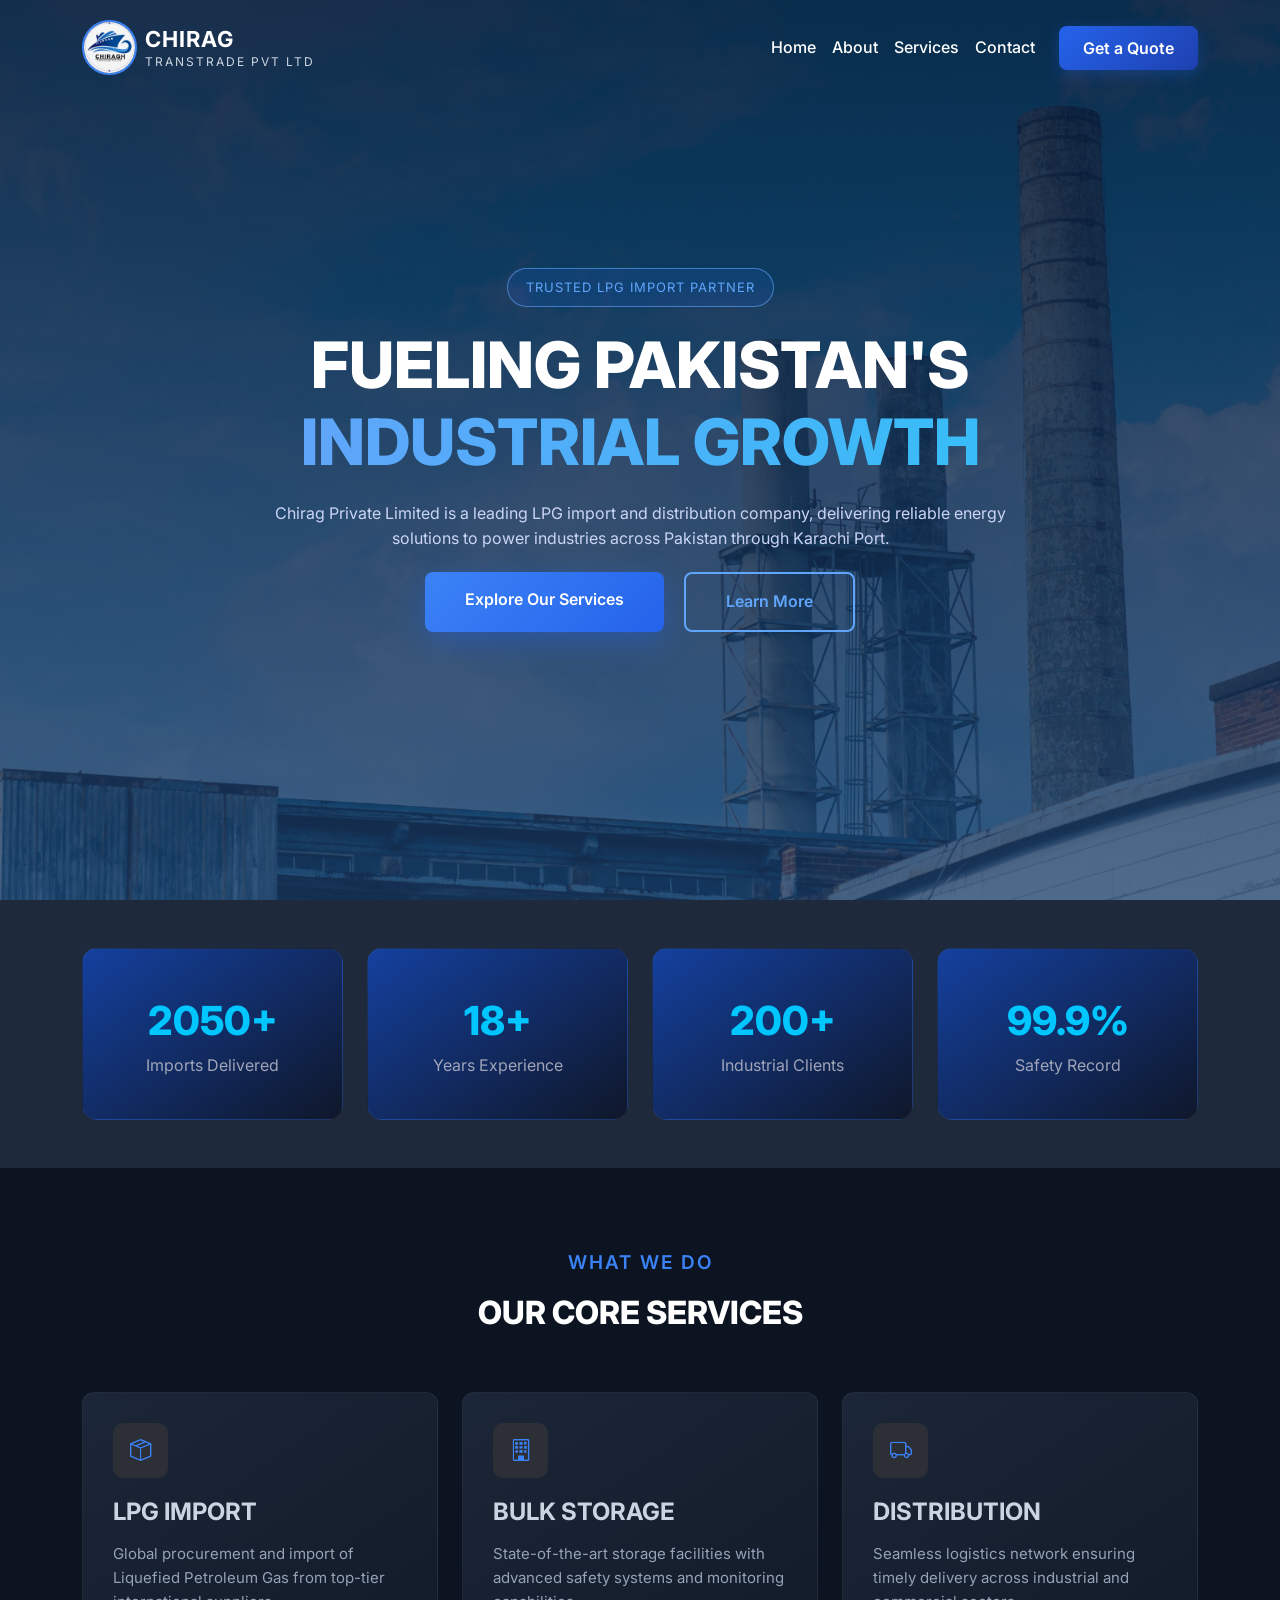
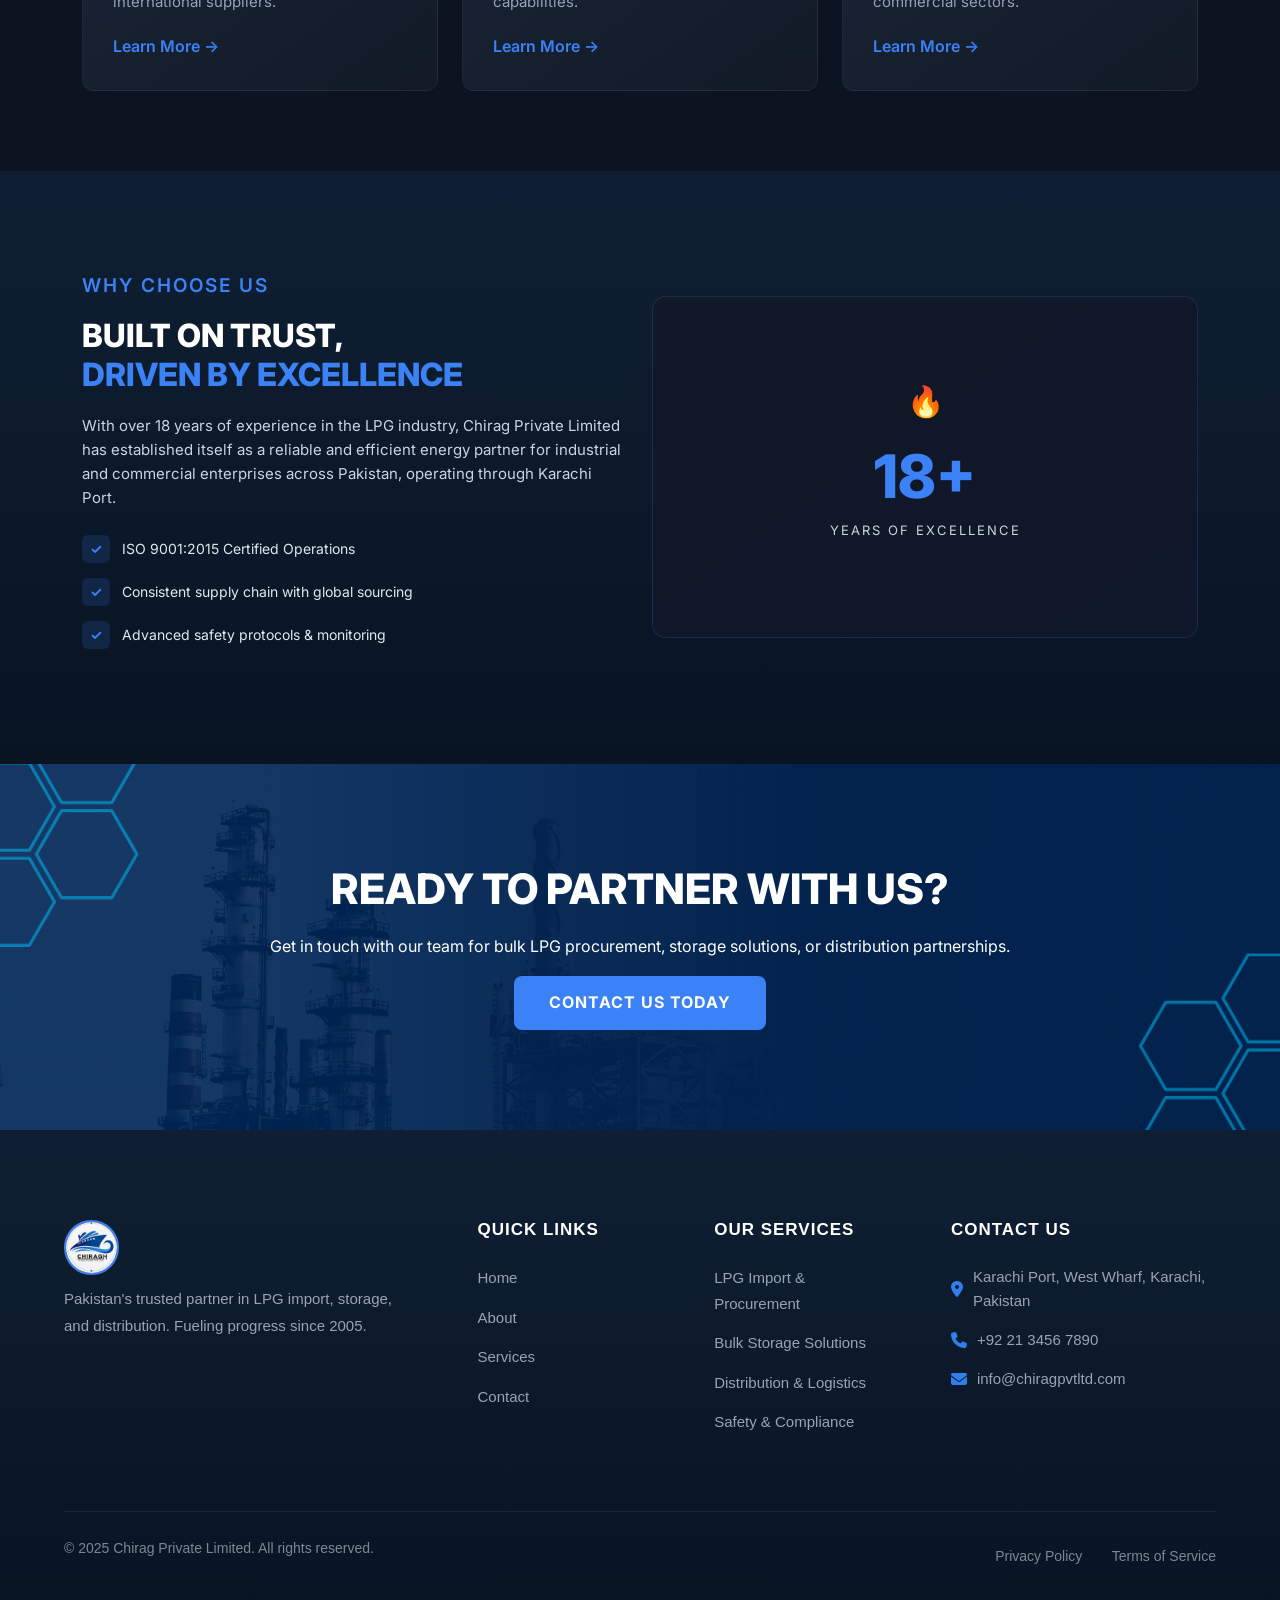
==== index.html @ 70b98c79 "adding project" ====
<!DOCTYPE html>
<html lang="en">
<head>
<meta charset="UTF-8">
<meta name="viewport" content="width=device-width, initial-scale=1.0">
<title>Chirag Private Limited | LPG Import Partner</title>


<link href="https://fonts.googleapis.com/css2?family=Inter:wght@400;600;700;800&display=swap" rel="stylesheet">
<link href="https://unpkg.com/aos@2.3.1/dist/aos.css" rel="stylesheet">
<link href="https://cdn.jsdelivr.net/npm/bootstrap@5.3.2/dist/css/bootstrap.min.css" rel="stylesheet">
<link href="https://cdn.jsdelivr.net/npm/bootstrap-icons@1.11.1/font/bootstrap-icons.css" rel="stylesheet">
<link rel="stylesheet" href="css/services.css">
<link rel="stylesheet" href="https://cdnjs.cloudflare.com/ajax/libs/font-awesome/6.5.0/css/all.min.css">
<link rel="stylesheet" href="css/servicestyle.css" />


</head>
<body>

<!-- NAVBAR -->
<nav class="navbar navbar-expand-lg navbar-dark fixed-top">
<div class="container">
<a class="navbar-brand d-flex align-items-center" href="index.html">
 <img src="images/logo.png" alt="Logo" class="brand-logo">

  <div class="brand-text ms-2">
    <span class="brand-main">CHIRAG</span>
    <span class="brand-sub">TRANSTRADE PVT LTD</span>
  </div>
</a>
<button class="navbar-toggler" type="button" data-bs-toggle="collapse" data-bs-target="#nav">
<span class="navbar-toggler-icon"></span>
</button>

<div class="collapse navbar-collapse" id="nav">
  <button class="menu-close" data-bs-toggle="collapse" data-bs-target="#nav">
✕
</button>
<ul class="navbar-nav ms-auto align-items-lg-center">
<li class="nav-item"><a class="nav-link" href="index.html">Home</a></li>
<li class="nav-item"><a class="nav-link" href="about.html">About</a></li>
<li class="nav-item"><a class="nav-link" href="service.html">Services</a></li>
<li class="nav-item"><a class="nav-link" href="contact.html">Contact</a></li>
<li class="nav-item ms-lg-3">
<a class="btn btn-gradient" href="contact.html">Get a Quote</a>
</li>
</ul>
</div>
</div>
</nav>

<!-- HERO -->
<section class="hero-premium">
  <div class="hero-content">

    <div class="badge-premium">
      TRUSTED LPG IMPORT PARTNER
    </div>

    <h1>
      FUELING PAKISTAN'S <br>
      <span class="gradient-text">INDUSTRIAL GROWTH</span>
    </h1>

    <p>
     Chirag Private Limited is a leading LPG import and distribution company,
      delivering reliable energy solutions to power industries across
       Pakistan through Karachi Port.
    </p>

    <div class="hero-buttons">
      <a href="#" class="btn-primary-hero">Explore Our Services</a>
      <a href="#" class="btn-outline-hero">Learn More</a>
    </div>

  </div>
</section>

<!-- STATS -->
<section class="py-5" id="stats">
<div class="container">
<div class="row g-4">
 <div class="col-lg-3 col-md-6 col-6"><div class="stat-card text-center"><div class="stat-number">2050+</div><div class="impName">Imports Delivered</div></div></div>
 <div class="col-lg-3 col-md-6 col-6"><div class="stat-card text-center"><div class="stat-number">18+</div><div class="impName">Years Experience</div></div></div>
 <div class="col-lg-3 col-md-6 col-6"><div class="stat-card text-center"><div class="stat-number">200+</div><div class="impName">Industrial Clients</div></div></div>
 <div class="col-lg-3 col-md-6 col-6"><div class="stat-card text-center"><div class="stat-number">99.9%</div><div class="impName">Safety Record</div></div></div>
</div>
</div>
</section>




<!-- SERVICES SECTION START -->
<section class="services-section">
  <div class="container">
    
    <div class="section-heading" data-aos="fade-up">
      <p class="small-title">WHAT WE DO</p>
      <h2>OUR CORE SERVICES</h2>
    </div>

    <div class="row g-4">

      <!-- CARD 1 -->
      <div class="col-md-4" data-aos="fade-up">
        <div class="service-card">
          <div class="icon-box">
            <i class="bi bi-box-seam"></i>
          </div>
          <h4>LPG IMPORT</h4>
          <p>
            Global procurement and import of Liquefied Petroleum Gas 
            from top-tier international suppliers.
          </p>
          <a href="#">Learn More →</a>
        </div>
      </div>

      <!-- CARD 2 -->
      <div class="col-md-4" data-aos="fade-up" data-aos-delay="150">
        <div class="service-card">
          <div class="icon-box">
            <i class="bi bi-building"></i>
          </div>
          <h4>BULK STORAGE</h4>
          <p>
            State-of-the-art storage facilities with advanced 
            safety systems and monitoring capabilities.
          </p>
          <a href="#">Learn More →</a>
        </div>
      </div>

      <!-- CARD 3 -->
      <div class="col-md-4" data-aos="fade-up" data-aos-delay="300">
        <div class="service-card">
          <div class="icon-box">
            <i class="bi bi-truck"></i>
          </div>
          <h4>DISTRIBUTION</h4>
          <p>
            Seamless logistics network ensuring timely 
            delivery across industrial and commercial sectors.
          </p>
          <a href="#">Learn More →</a>
        </div>
      </div>

    </div>
  </div>
</section>
<!-- SERVICES SECTION END -->
 <!-- WHY CHOOSE US SECTION START -->
<section class="why-section">
  <div class="container">
    <div class="row align-items-center">

      <!-- LEFT CONTENT -->
      <div class="col-lg-6" data-aos="fade-right">
        <p class="small-title">WHY CHOOSE US</p>
        <h2>
          BUILT ON TRUST,<br>
          <span class="highlight-blue">DRIVEN BY EXCELLENCE</span>
        </h2>

        <p class="why-text">
          With over 18 years of experience in the LPG industry, 
          Chirag Private Limited has established itself as a reliable 
          and efficient energy partner for industrial and commercial 
          enterprises across Pakistan, operating through Karachi Port.
        </p>

        <div class="feature-item">
          <span class="feature-icon">✓</span>
          ISO 9001:2015 Certified Operations
        </div>

        <div class="feature-item">
          <span class="feature-icon">✓</span>
          Consistent supply chain with global sourcing
        </div>

        <div class="feature-item">
          <span class="feature-icon">✓</span>
          Advanced safety protocols & monitoring
        </div>
      </div>

      <!-- RIGHT STAT BOX -->
      <div class="col-lg-6" data-aos="fade-left">
        <div class="experience-box">
          <div class="experience-content">
            <div class="flame-icon">🔥</div>
            <h1>18+</h1>
            <p>YEARS OF EXCELLENCE</p>
          </div>
        </div>
      </div>

    </div>
  </div>
</section>
<!-- WHY CHOOSE US SECTION END -->

<!-- CTA SECTION START -->
<section class="cta-section">
  <div class="container text-center" data-aos="fade-up">

    <h2 class="cta-title">
      READY TO <span>PARTNER WITH US?</span>
    </h2>

    <p class="cta-text">
      Get in touch with our team for bulk LPG procurement, 
      storage solutions, or distribution partnerships.
    </p>

    <a href="contact.html" class="cta-btn">
      CONTACT US TODAY
    </a>

  </div>
</section>
<!-- CTA SECTION END -->

<!-- FOOTER -->
<footer>

<div class="footer-container">

<!-- BRAND -->
<div class="footer-brand">
<img src="images/logo.png">
  <!-- <div class="brand-textF ms-2">
    <span class="brand-mainF">CHIRAG</span>
    <span class="brand-subF">TRANSTRADE PVT LTD</span>
  </div> -->
<p>
Pakistan's trusted partner in LPG import, storage,
and distribution. Fueling progress since 2005.
</p>
</div>


<!-- QUICK LINKS -->
<div>

<h3 class="footer-title">QUICK LINKS</h3>

<ul class="footer-links">
<li><a href="index.html">Home</a></li>
<li><a href="about.html">About</a></li>
<li><a href="service.html">Services</a></li>
<li><a href="contact.html">Contact</a></li>
</ul>

</div>


<!-- SERVICES -->
<div>

<h3 class="footer-title">OUR SERVICES</h3>

<ul class="footer-links">
<li><a href="index.html">LPG Import & Procurement</a></li>
<li><a href="index.html">Bulk Storage Solutions</a></li>
<li><a href="index.html">Distribution & Logistics</a></li>
<li><a href="index.html">Safety & Compliance</a></li>
</ul>

</div>


<!-- CONTACT -->
<div class="footer-contact">

<h3 class="footer-title">CONTACT US</h3>

<p>
<i class="fa-solid fa-location-dot"></i>
Karachi Port, West Wharf, Karachi, Pakistan
</p>

<p>
<i class="fa-solid fa-phone"></i>
+92 21 3456 7890
</p>

<p>
<i class="fa-solid fa-envelope"></i>
info@chiragpvtltd.com
</p>

</div>

</div>


<!-- BOTTOM -->

<div class="footer-bottom">

<p>© 2025 Chirag Private Limited. All rights reserved.</p>

<div class="footer-bottom-links">
<a href="#">Privacy Policy</a>
<a href="#">Terms of Service</a>
</div>

</div>

</footer>


<script src="https://unpkg.com/aos@2.3.1/dist/aos.js"></script>
<script src="js/script.js"></script>
<script src="https://cdn.jsdelivr.net/npm/bootstrap@5.3.0/dist/js/bootstrap.bundle.min.js"></script>
</body>
</html>
---- css/services.css ----
:root{
    --primary:#00c6ff;
    --secondary:#0072ff;
    --dark:#00264D;
    --card:#111111;
}


/* logo text */
/* ===== LOGO IMAGE CIRCLE ===== */
.brand-logo{
  width:55px;
  height:55px;
  object-fit:cover;
  border-radius:50%;
  border:2px solid #3b82f6;   /* subtle blue border */
}

/* ===== TEXT WRAPPER ===== */
.brand-text{
  display:flex;
  flex-direction:column;
  line-height:1.1;
}

/* ===== CHIRAG ===== */
.brand-main{
  font-size:22px;
  font-weight:700;
  color:#ffffff;
  letter-spacing:1px;
}

/* ===== TRANSTRADE ===== */
.brand-sub{
  font-size:12px;
  color:#cbd5e1;
  letter-spacing:2px;
  margin-top:3px;
}



/* ================= NAVBAR BASE ================= */

.navbar{
    background:transparent;
  padding:15px 0;
  transition:all 0.4s ease;
  z-index:1100;
  
}

/* NAV LINKS */

.nav-link{
  font-weight:500;
  color:#ffffff !important;
  padding:8px 0;
  transition:color 0.3s ease;
}


.nav-link:hover{
  color:#2563eb !important;
}
.nav-link::after{
  content:"";
  position:absolute;
  left:0;
  bottom:0;
  width:0;
  height:2px;
  background:#2563eb;
  transition:width 0.3s ease;
}




/* ================= SCROLL BLUE GLASS EFFECT ================= */

.navbar.scrolled{
background:rgba(10,30,60,.85);
backdrop-filter:blur(10px);
}


/* ================= TOGGLER FIX ================= */


.navbar-brand{
position:relative;
z-index:1001;
}

.navbar-toggler{
position:relative;
z-index:1001;
}


.navbar-toggler:focus{
  box-shadow:none;
}

/* hamburger icon white */

.navbar-toggler-icon{
  background-image:url("data:image/svg+xml,%3Csvg xmlns='http://www.w3.org/2000/svg' viewBox='0 0 30 30'%3E%3Cpath stroke='white' stroke-width='2' d='M4 7h22M4 15h22M4 23h22'/%3E%3C/svg%3E");
}


.menu-close{
display:none;
}

/* ===== MOBILE MENU FIX ===== */

@media (max-width:991px){

/* overlay menu */
/* .navbar-collapse{
background:#0f172a;
}

.navbar-collapse.show{
position:fixed;
top:0;
left:0;
width:100%;
height:100vh;
padding:30px;
z-index:1050;
} */


.navbar-collapse{
  background:#0f172a;
  position:fixed;
  top:0;
  left:0;
  width:100%;
  height:100vh;
  padding:30px;
  z-index:1050;
  transform: translateY(-100%);
  transition: transform 0.3s ease;
}

.navbar-collapse.show{
  transform: translateY(0);
}




/* menu spacing */
.navbar-nav{
margin-top:90px;
width:100%;
align-items:flex-start !important;
}

/* items full width */
.navbar-nav .nav-item{
width:100%;
}

/* links */
.navbar-nav .nav-link{
width:100%;
padding:18px 0;
border-bottom:1px solid rgba(255,255,255,0.15);
color:#cbd5e1 !important;
font-size:18px;
}

/* button */
.navbar-nav .btn-gradient{
width:100%;
margin-top:25px;
text-align:center;
}

/* close icon */

.menu-close{
display:block;
position:absolute;
top:20px;
right:20px;
font-size:28px;
background:none;
border:none;
color:white;
}

}


/* ================= BUTTON ================= */

.btn-gradient{
  background: linear-gradient(135deg,#2563eb,#1e40af);
  color:#fff;
  padding:10px 24px;
  border-radius:8px;
  font-weight:600;
  border:none;
  transition:all 0.4s ease;
  box-shadow:0 4px 15px rgba(37,99,235,0.3);
}

.btn-gradient:hover{
  background: linear-gradient(135deg,#1e40af,#2563eb);
  transform:translateY(-3px);
  box-shadow:0 10px 25px rgba(37,99,235,0.4);
  color:#fff;
}
/* HERO */
/* HERO SECTION */
.hero-premium{
  height:100vh;
  background:url("../images/banner.png") center/cover no-repeat;
  position:relative;
  display:flex;
  align-items:center;
  justify-content:center;
  text-align:center;
}

/* Dark Premium Overlay */
.hero-premium::before{
  content:"";
  position:absolute;
  inset:0;
  background:linear-gradient(
     rgba(10,30,60,.85),
rgba(30,70,120,.65)
  );
}

/* Content */
.hero-content{
position:relative;
z-index:2;
max-width:780px;
}

/* Badge */
.badge-premium{
 border:1px solid rgba(96,165,250,.6);
color:#60a5fa;
padding:8px 18px;
border-radius:30px;
font-size:13px;
letter-spacing:1px;
margin-bottom:20px;
display:inline-block;
background:rgba(37,99,235,.15);
}





/* Heading */
.hero-content h1{
font-size:64px;
font-weight:800;
color:white;
line-height:1.2;
}

/* Gradient Text */
.gradient-text{
  background:linear-gradient(90deg,#60a5fa,#38bdf8);
  -webkit-background-clip:text;
  -webkit-text-fill-color:transparent;
}

/* Paragraph */
.hero-content p{
margin:20px 0;
color:#cbd5f5;
}

/* Buttons */
.hero-buttons{
  display:flex;
  justify-content:center;
  gap:20px;
  flex-wrap:wrap;
}

/* Primary Button */
.btn-primary-hero{
  background:linear-gradient(135deg,#3b82f6,#2563eb);
  padding:15px 40px;
  border-radius:8px;
  color:#fff;
  text-decoration:none;
  font-weight:600;
  transition:all 0.4s ease;
  box-shadow:0 10px 30px rgba(37,99,235,0.4);
}

.btn-primary-hero:hover{
  transform:translateY(-4px);
  box-shadow:0 15px 40px rgba(37,99,235,0.6);
}

/* Outline Button */
.btn-outline-hero{
  padding:15px 40px;
  border-radius:8px;
  border:2px solid #60a5fa;
  color:#60a5fa;
  text-decoration:none;
  font-weight:600;
  transition:all 0.4s ease;
}

.btn-outline-hero:hover{
  background:#60a5fa;
  color:#0f172a;
  transform:translateY(-4px);
}

/* Animation */
@keyframes fadeUp{
  from{
    transform:translateY(40px);
    opacity:0;
  }
  to{
    transform:translateY(0);
    opacity:1;
  }
}

/* Mobile */
/* @media(max-width:768px){
  .hero-content h1{
    font-size:2.6rem;
  }
} */


/* Mobile View */
@media (max-width:768px){

.hero-content{
  padding:0 20px;
}

.hero-content h1{
  font-size:36px;
  line-height:1.25;
}

.hero-content p{
  font-size:14px;   
  margin:18px 0;
}

.hero-buttons{
  flex-direction:column;  
  gap:12px;
  width:100%;
}

.btn-primary-hero,
.btn-outline-hero{
  width:100%;             
  text-align:center;
  padding:14px 20px;
}

}


/* SECTION CARDS */
#stats{
background: #1e293b;
}
.stat-card, .service-card{
   background:linear-gradient(145deg,#14409e,#0f172a);
    padding:40px;
    border-radius:15px;
    transition:0.4s;
    border:1px solid rgba(255,255,255,0.05);
}

.stat-card:hover, .service-card:hover{
    transform:translateY(-8px);
    border:1px solid var(--primary);
    box-shadow:0 0 30px rgba(0,198,255,0.3);
}

.stat-number{
    font-size:2.5rem;
    font-weight:800;
    color:var(--primary);
}
 .impName{
    color: rgb(159, 164, 185);
}
@media (max-width:768px){

#stats{
  padding:50px 15px;
}

.stat-card{
  padding:25px;
  border-radius:12px;
  text-align:center;
}

.stat-number{
  font-size:1.8rem;
}

.impName{
  font-size:13px;
}

}

/* Small Mobile Devices (Android etc) */
@media (max-width:400px){

#stats{
  padding:40px 10px;
}

.stat-card{
  padding:18px;
  border-radius:10px;
  text-align:center;
  min-height:120px; 
  display:flex;
  flex-direction:column;
  justify-content:center;
}

.stat-number{
  font-size:1.6rem;
}

.impName{
  font-size:12px;
}

}

/* ABOUT */
.about-section{
    background:#0a0a0a;
}

/* FOOTER */
/* ===== FOOTER ===== */

footer{
    background:linear-gradient(180deg,#0f1f33,#091423);
    padding:90px 0 40px;
    font-family:'Poppins',sans-serif;
}

.footer-container{
    width:90%;
    max-width:1200px;
    margin:auto;

    display:grid;
    grid-template-columns:2fr 1fr 1fr 1.5fr;
    gap:60px;
}


/* LOGO AREA */

.footer-brand img{
     width:55px;
  height:55px;
  object-fit:cover;
  border-radius:50%;
  border:2px solid #3b82f6;   /* subtle blue border */
}
/* ===== TEXT WRAPPER ===== */

.brand-textF{
display:flex;
flex-direction:column;
line-height:1;
margin-left:10px;
}

/* ===== CHIRAG ===== */

.brand-mainF{
font-size:26px;
font-weight:800;
color:#ffffff;
letter-spacing:2px;
font-family:'Inter',sans-serif;
}

/* ===== TRANSTRADE ===== */

.brand-subF{
font-size:12px;
letter-spacing:3px;
color:#cbd5e1;
margin-top:4px;
font-weight:500;
}

.footer-brand p{
    color:#9aa4b2;
    line-height:1.8;
    padding-top: 10px;
    font-size:15px;
}


/* TITLES */

.footer-title{
    font-size:17px;
    font-weight:600;
    color:white;
    margin-bottom:25px;
    letter-spacing:1px;
}


/* LINKS */

.footer-links{
    list-style:none;
    padding:0;
}

.footer-links li{
    margin-bottom:14px;
}

.footer-links a{
    text-decoration:none;
    color:#9aa4b2;
    font-size:15px;
    transition:all .3s;
    position:relative;
}

.footer-links a:hover{
    color:#2f80ed;
    padding-left:6px;
}


/* CONTACT */

.footer-contact p{
    color:#9aa4b2;
    font-size:15px;
    margin-bottom:15px;
    display:flex;
    align-items:center;
    gap:10px;
}

.footer-contact i{
    color:#2f80ed;
    font-size:16px;
}


/* BOTTOM BAR */

.footer-bottom{
    width:90%;
    max-width:1200px;
    margin:60px auto 0;
    padding-top:25px;
    border-top:1px solid rgba(255,255,255,0.08);

    display:flex;
    justify-content:space-between;
    align-items:center;
}

.footer-bottom p{
    color:#7c8796;
    font-size:14px;
}

.footer-bottom-links a{
    color:#7c8796;
    margin-left:25px;
    text-decoration:none;
    font-size:14px;
    transition:.3s;
}

.footer-bottom-links a:hover{
    color:#2f80ed;
}


/* RESPONSIVE */

@media(max-width:900px){

.footer-container{
grid-template-columns:1fr 1fr;
gap:40px;
}

}

@media(max-width:600px){

.footer-container{
grid-template-columns:1fr;
}

.footer-bottom{
flex-direction:column;
gap:15px;
text-align:center;
}

.footer-bottom-links a{
margin:0 10px;
}

}






/* SERVICES SECTION */

.services-section{
    background: #1e293b;
/* background: linear-gradient(135deg, #02386E, #0456A5); */
  padding:100px 0;
  color:white;
}

.section-heading{
  text-align:center;
  margin-bottom:60px;
}

.small-title{
  color:#3b82f6;
 
  letter-spacing:2px;
  font-weight:600;
  font-size:19px;
 
}

.section-heading h2{
  font-weight:800;
  font-size:32px;
}

.service-card{
  background:linear-gradient(145deg,#14409e,#0f172a);
  /* background:linear-gradient(145deg,#111827,#0f172a); */
  padding:35px;
  border-radius:12px;
  transition:all 0.4s ease;
  border:1px solid rgba(59,130,246,0.15);
  height:100%;
}

.service-card:hover{
  transform:translateY(-10px);
  box-shadow:0 15px 40px rgba(59,130,246,0.25);
  border-color:#3b82f6;
}

.icon-box{
  width:50px;
  height:50px;
  background:rgba(59,130,246,0.15);
  display:flex;
  align-items:center;
  justify-content:center;
  border-radius:8px;
  margin-bottom:20px;
  transition:0.3s;
}

.service-card:hover .icon-box{
  background:#3b82f6;
}

.icon-box i{
  font-size:22px;
  color:#3b82f6;
}

.service-card:hover .icon-box i{
  color:white;
}

.service-card h4{
  font-weight:700;
  margin-bottom:15px;
}

.service-card p{
  color:#cbd5e1;
  font-size:14px;
  margin-bottom:20px;
}

.service-card a{
  color:#3b82f6;
  font-weight:600;
  text-decoration:none;
  transition:0.3s;
}

.service-card a:hover{
  color:white;
}



/* WHY CHOOSE SECTION */

.why-section{
    background:linear-gradient(180deg,#0f1f33,#091423);
  padding:100px 0;
  color:white;
}

.why-section h2{
  font-weight:800;
  margin-bottom:20px;
}

.highlight-blue{
  color:#3b82f6;
}

.why-text{
  color:#cbd5e1;
  margin-bottom:25px;
  font-size:15px;
}

.feature-item{
  display:flex;
  align-items:center;
  margin-bottom:15px;
  font-size:14px;
  color:#e2e8f0;
  transition:0.3s;
}

.feature-icon{
  background:rgba(59,130,246,0.15);
  color:#3b82f6;
  width:28px;
  height:28px;
  display:flex;
  align-items:center;
  justify-content:center;
  border-radius:6px;
  margin-right:12px;
  font-weight:700;
  transition:0.3s;
}

.feature-item:hover .feature-icon{
  background:#3b82f6;
  color:white;
}

/* EXPERIENCE BOX */

.experience-box{
  background:linear-gradient(145deg,#111827,#0f172a);
  border:1px solid rgba(59,130,246,0.2);
  border-radius:14px;
  padding:80px 40px;
  text-align:center;
  transition:0.4s;
  position:relative;
  overflow:hidden;
}

.experience-box:hover{
  transform:translateY(-8px);
  box-shadow:0 20px 50px rgba(59,130,246,0.25);
}

.experience-content h1{
  font-size:60px;
  font-weight:800;
  color:#3b82f6;
}

.experience-content p{
  letter-spacing:2px;
  font-size:13px;
  color:#cbd5e1;
}

.flame-icon{
  font-size:30px;
  margin-bottom:15px;
  color:#3b82f6;
}
/* CTA SECTION */

.cta-section{

background: url("../images/footer.png") center center / cover no-repeat;

padding:100px 20px;

color:white;

text-align:center;

position:relative;

}

/* overlay for better readability */

.cta-section::before{
content:"";
position:absolute;
top:0;
left:0;
width:100%;
height:100%;
/* background:linear-gradient(rgba(32, 58, 96, 0.85), rgba(10,30,60,.85)); */
z-index:1;
}

/* keep content above overlay */

.cta-section .container{
position:relative;
z-index:2;
}
.cta-title{
font-size:42px;
font-weight:800;
margin-bottom:20px;
}

@media(max-width:768px){

.cta-title{
font-size:28px;
}

}

/* .cta-section{
        background: url("../images/footer.png");
  padding:100px 0;
  color:white;
  height: auto;
  text-align:center;
}

.cta-title{
  font-size:42px;
  font-weight:800;
  margin-bottom:20px;
}

.cta-title span{
  color:#3b82f6;
}

.cta-text{
  color:#cbd5e1;
  max-width:600px;
  margin:0 auto 40px auto;
  font-size:16px;
} */

/* BUTTON */

.cta-btn{
  display:inline-block;
  padding:14px 35px;
  background:#3b82f6;
  color:white;
  font-weight:700;
  text-decoration:none;
  border-radius:8px;
  letter-spacing:1px;
  transition:all 0.3s ease;
}

.cta-btn:hover{
  background:white;
  color:#0f172a;
  transform:translateY(-5px);
  box-shadow:0 15px 35px rgba(59,130,246,0.4);
}

body{
font-family:'Inter',sans-serif;
color:#1e293b;
line-height:1.6;
overflow-x:hidden;
}

.custom-nav{
/* background:#0f172a; */
}

.nav-link{
color:#cbd5e1;
}

.nav-link.active{
color:#3b82f6;
}

.btn-quote{
background:#3b82f6;
color:white;
}

.contact-section{
padding:80px 0;
}

.form-box{
background:#111827;
padding:40px;
border-radius:12px;
}

.section-title{
margin-bottom:30px;
font-weight:700;
}

.form-control{
background:#0f172a;
border:1px solid rgba(255,255,255,0.1);
color:white;
}

.form-control:focus{
border-color:#3b82f6;
box-shadow:none;
}

.error{
color:#ff4d4d;
font-size:13px;
margin-top:5px;
}

.btn-submit{
background:#3b82f6;
color:white;
padding:12px 30px;
border:none;
border-radius:6px;
}

.info-box{
background:#111827;
padding:25px;
border-radius:12px;
margin-bottom:20px;
}

.info-box i{
color:#3b82f6;
font-size:20px;
margin-bottom:10px;
display:block;
}
/* Contact Page Start */
/* CONTACT HERO */

.contact-chirag{
background:linear-gradient(
90deg,
#0b1420 0%,
#15263f 40%,
#1b2f4d 100%
);
}
.contact-hero{
/* background:#0f172a; */
padding:120px 0 60px;
color:white;
}

.contact-hero h1{
font-size:56px;
font-weight:800;
}

.contact-hero h1 span{
color:#3b82f6;
-webkit-text-stroke:1.5px #000;
font-weight:900;
letter-spacing:1px;
}

.contact-hero p{
color:#94a3b8;
margin-top:15px;
max-width:500px;
}

/* CONTACT SECTION */

.contact-section{
padding:10px 0 20px;
}

/* FORM BOX */

.contact-form-box{
background:linear-gradient(145deg,#111827,#0b1220);
padding:40px;
border-radius:12px;
border:1px solid rgba(255,255,255,0.05);
}

.contact-form-box h3{
margin-bottom:25px;
font-weight:700;
color: #0072ff;
}

.contact-form-box input,
.contact-form-box textarea{
width:100%;
background:#020617;
border:1px solid rgba(255,255,255,0.08);
padding:12px;
margin-bottom:15px;
border-radius:6px;
color:white;
}

.contact-form-box input:focus,
.contact-form-box textarea:focus{
outline:none;
border-color:#3b82f6;
}

/* BUTTON */

.contact-btn{
  background: linear-gradient(135deg,#3b82f6,#1e40af);
border:none;
padding:12px 28px;
border-radius:6px;
color:white;
font-weight:600;
margin-top:10px;
}

/* RIGHT INFO */

.contact-info-box{
background:linear-gradient(145deg,#111827,#0b1220);
padding:25px;
border-radius:10px;
margin-bottom:20px;
border:1px solid rgba(255,255,255,0.05);
}


/* .contact-info-box h4{
margin-bottom:10px;
color:#3b82f6;
} */

.contact-info-box p{
color:#94a3b8;
font-size:14px;
line-height:1.6;
}

.form-group{
margin-bottom:15px;
}

.form-group label{
display:block;
font-size:14px;
margin-bottom:6px;
color:#cbd5f5;
font-weight:500;
}

/* icon + heading row */

.info-top{
display:flex;
align-items:center;
gap:15px;
margin-bottom:12px;
}

/* icon box */

.info-icon{
width:45px;
height:45px;
background:rgba(46, 62, 115, 0.15);
display:flex;
align-items:center;
justify-content:center;
border-radius:8px;
}

.info-icon i{
color:#3b82f6;
font-size:18px;
}

/* heading */

.info-top h4{
margin:0;
font-weight:700;
font-size: 18px;
color:#3b82f6;
letter-spacing:1px;
}

/* text */

.contact-info-box p{
color:#94a3b8;
font-size:14px;
line-height:1.6;
margin:0;
}
/* contact page :end */
---- css/servicestyle.css ----
*{
margin:0;
padding:0;
box-sizing:border-box;
}
body{
    background-color: #1b2f4d;
    font-family:'Inter',sans-serif;
}
.services-hero{

padding:120px 0;

background:linear-gradient(
90deg,
#0b1420 0%,
#15263f 40%,
#1b2f4d 100%
);

}
.services-hero .container{
max-width:1200px;
margin:auto;
padding-left:20px;
padding-right:20px;
}

.service-label{

color:#3b82f6;
font-size:14px;
letter-spacing:3px;
margin-bottom:10px;

}

.service-title{

font-family: 'Oswald', sans-serif;
font-size:64px;
font-weight:700;
color:#e5e7eb;
letter-spacing:1px;

}

.service-title span{

color:#3b82f6;

}

.service-desc{

color:#94a3b8;
font-family:'Inter',sans-serif;
margin-top:15px;
max-width:620px;

}



/* GRID */

.services-grid{
padding:80px 0;
background:#0b1420;
}

.service-row{

display:grid;

grid-template-columns:repeat(2, 520px);

justify-content:center;

gap:30px;

}


/* card */
.services-section{
background:#0b1420;
padding:80px 0;
}

.services-container{
max-width:1200px;
margin:auto;
display:grid;
grid-template-columns:repeat(2,1fr);
gap:30px;
padding:0 20px;
}

.service-card{

background:linear-gradient(145deg,#1b2638,#121a27);

border:1px solid rgba(255,255,255,0.05);

border-radius:12px;

padding:30px;

color:#cbd5e1;

transition:.3s;
}

.service-card:hover{

transform:translateY(-6px);

border:1px solid #3b82f6;

box-shadow:0 0 15px rgba(59,130,246,0.5),
           0 0 30px rgba(59,130,246,0.25);

}

.card-header{
display:flex;
gap:18px;
margin-bottom:18px;
}

.icon-box{

width:55px;
height:55px;

background:#2c2f36;

display:flex;
align-items:center;
justify-content:center;

border-radius:10px;

flex-shrink:0;
}

.icon-box i{
color:#3b82f6;
font-size:22px;
}

.service-card h3{
color:#e2e8f0;
font-size:22px;
margin-bottom:6px;
}

.service-card p{
color:#94a3b8;
font-size:15px;
line-height:1.6;
}

.features{

display:grid;

grid-template-columns:1fr 1fr;

gap:12px;

margin-top:18px;
}

.features div{

display:flex;

align-items:center;

font-size:14px;

color:#cbd5e1;
}

.features i{
color:#3b82f6;
margin-right:8px;
}

/* CTA */

.service-cta{

text-align:center;

padding:100px 0;
background: url("../images/footer.png") center center / cover no-repeat;


/* background:#0b1420; */

}

.service-cta h2{

font-size:40px;
color: mintcream;
font-family: 'Oswald', sans-serif;

}

.service-cta p{
    color: seashell;
    padding: 30px;
}
.service-cta span{

color:#3b82f6;

}

.cta-btn{

 display:inline-block;
  padding:14px 35px;
  background:#3b82f6;
  color:white;
  font-weight:700;
  text-decoration:none;
  border-radius:8px;
  letter-spacing:1px;
  transition:all 0.3s ease;

}
.cta-btn:hover{
  background:rgb(67, 119, 191);
  color:#0f172a;
  transform:translateY(-5px);
  box-shadow:0 15px 35px rgba(59,130,246,0.4);
}
@media (max-width:768px){

.services-hero{

padding:90px 18px 70px;

}

.service-label{

font-size:12px;

letter-spacing:3px;

}

.service-title{

font-size:34px;

line-height:1.2;

}

.service-desc{

font-size:15px;

max-width:100%;

}

}
@media (max-width:480px){

.service-title{

font-size:28px;

}

.service-desc{

font-size:14px;

}

}
/* TABLET */

@media (max-width:1024px){

.services-container{
grid-template-columns:1fr;
gap:25px;
}

}


/* MOBILE */

@media (max-width:768px){

.services-section{
padding:60px 0;
}

/* cards container */

.services-container{

grid-template-columns:1fr;

gap:20px;

padding:0 18px;

}

/* card */

.service-card{

padding:20px;

}

/* header layout */

.card-header{

gap:14px;

align-items:flex-start;

}

/* icon */

.icon-box{

width:44px;
height:44px;

}

.icon-box i{

font-size:18px;

}

/* heading */

.service-card h3{

font-size:18px;

margin-bottom:6px;

}

/* description */

.service-card p{

font-size:14px;

line-height:1.6;

}

/* features */

.features{

grid-template-columns:1fr;

gap:10px;

margin-top:14px;

}

/* feature text */

.features div{

font-size:13px;

}

}


/* SMALL PHONES */

@media (max-width:480px){

.service-card{

padding:18px;

}

.service-card h3{

font-size:17px;

}

.service-card p{

font-size:13.5px;

}

}

@media (max-width:768px){

.service-cta{

padding:70px 20px;

}

/* heading */

.service-cta h2{

font-size:30px;

line-height:1.2;

}

/* text */

.service-cta p{

font-size:15px;

max-width:100%;

}

/* button */

.cta-btn{

padding:12px 24px;

font-size:14px;

}

}
@media (max-width:480px){

.service-cta h2{

font-size:26px;

}

.service-cta p{

font-size:14px;

}

}
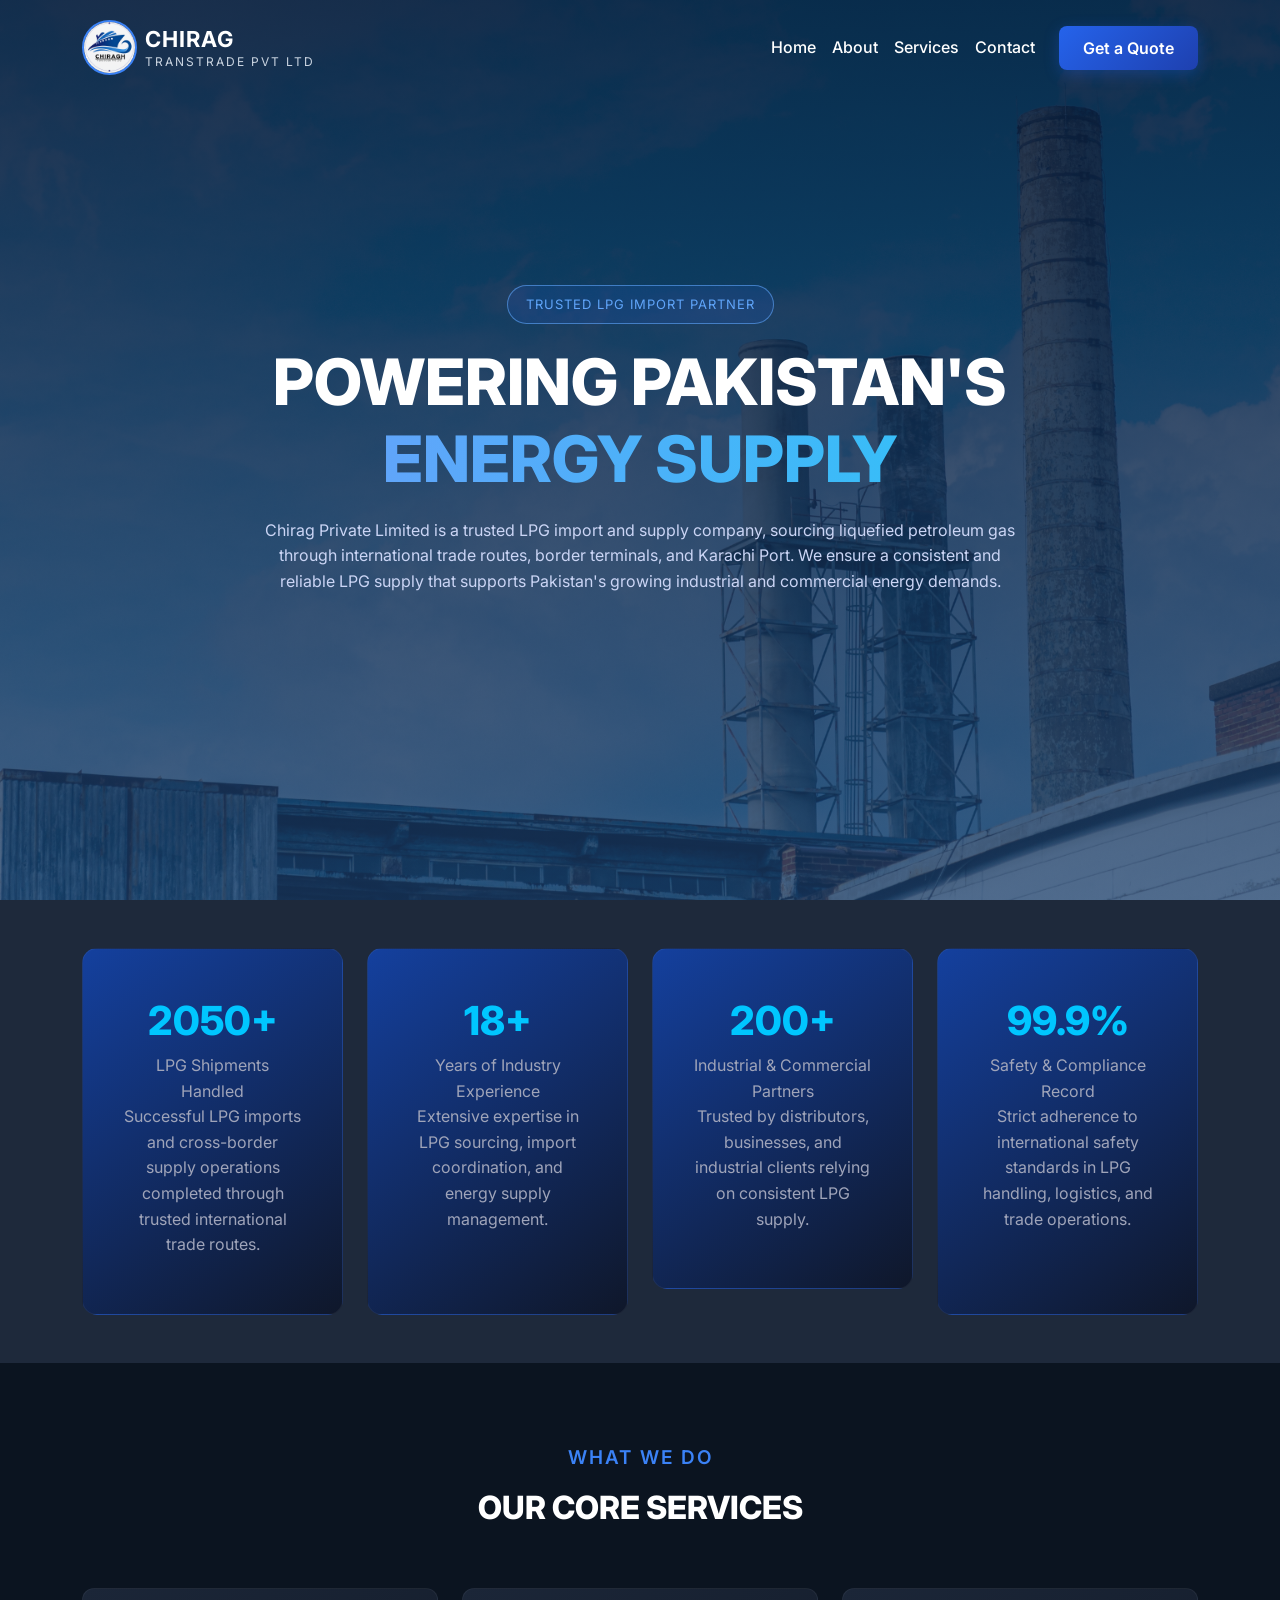
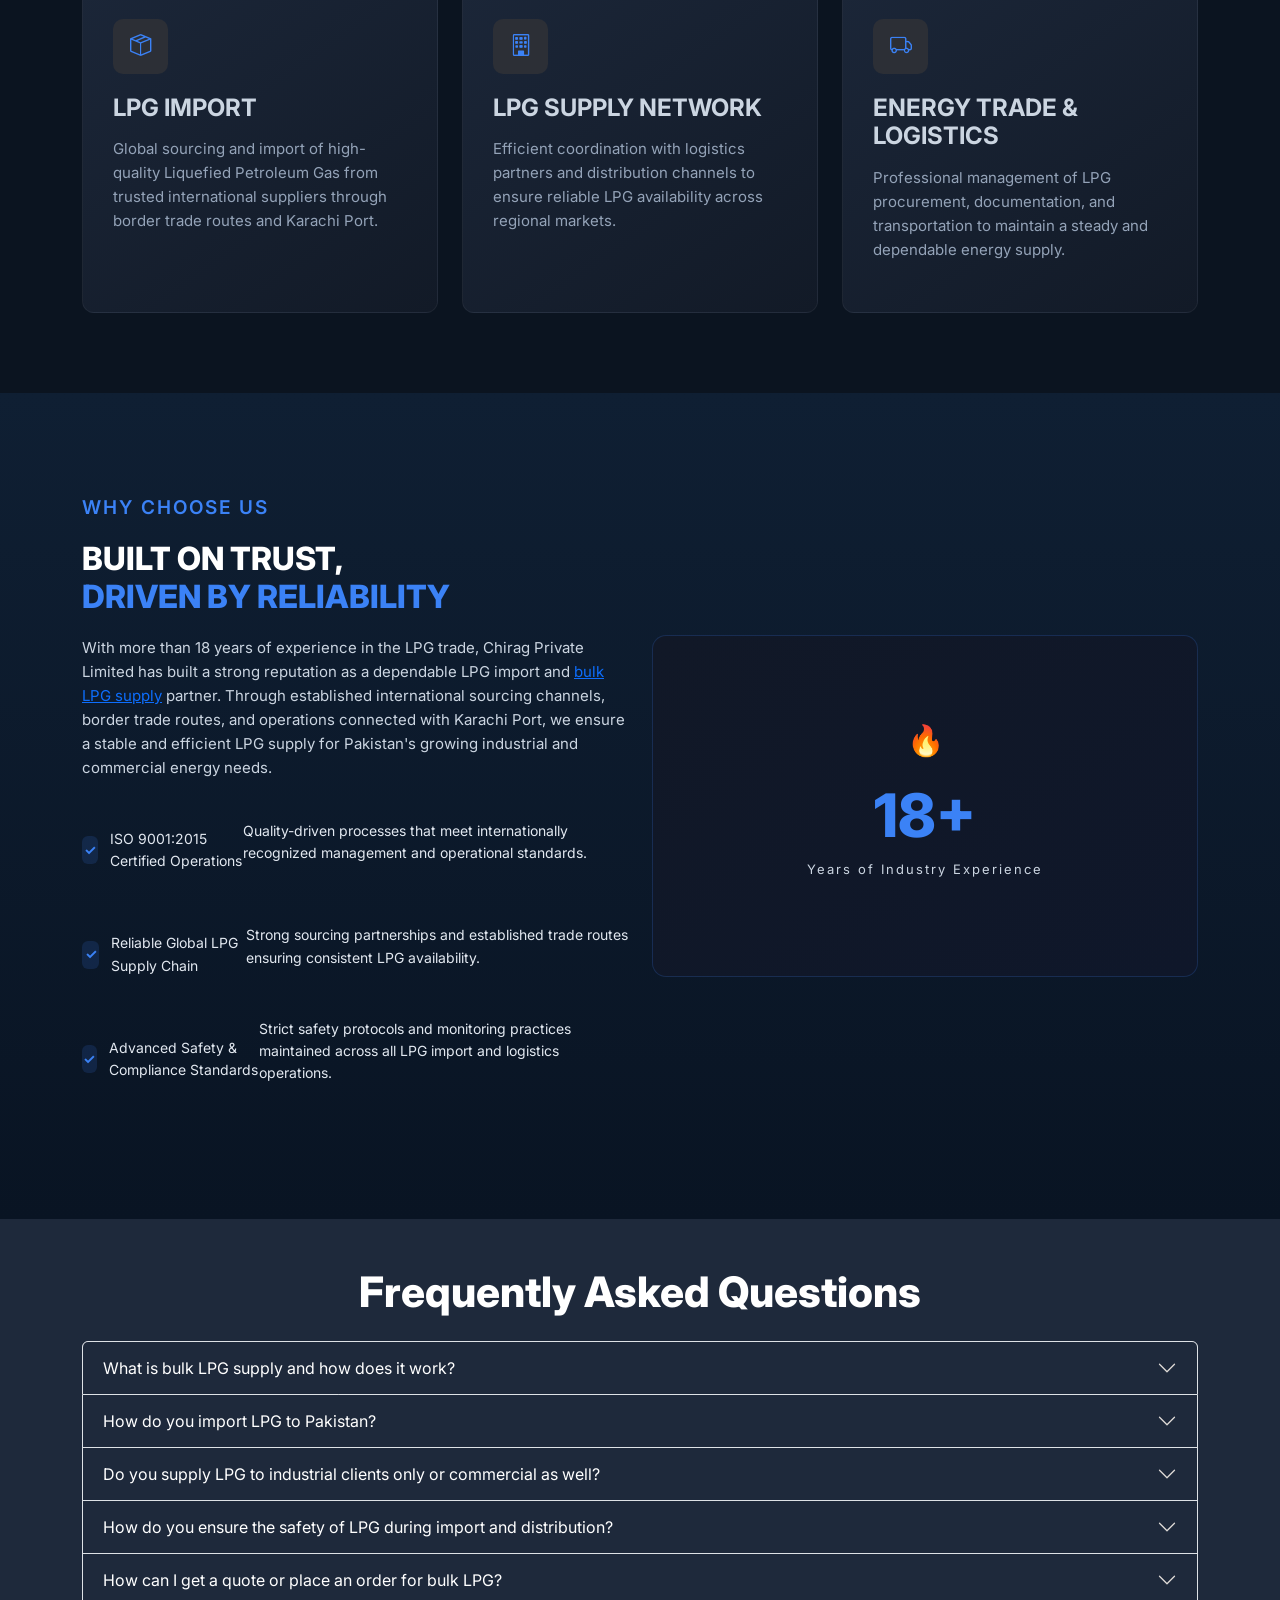
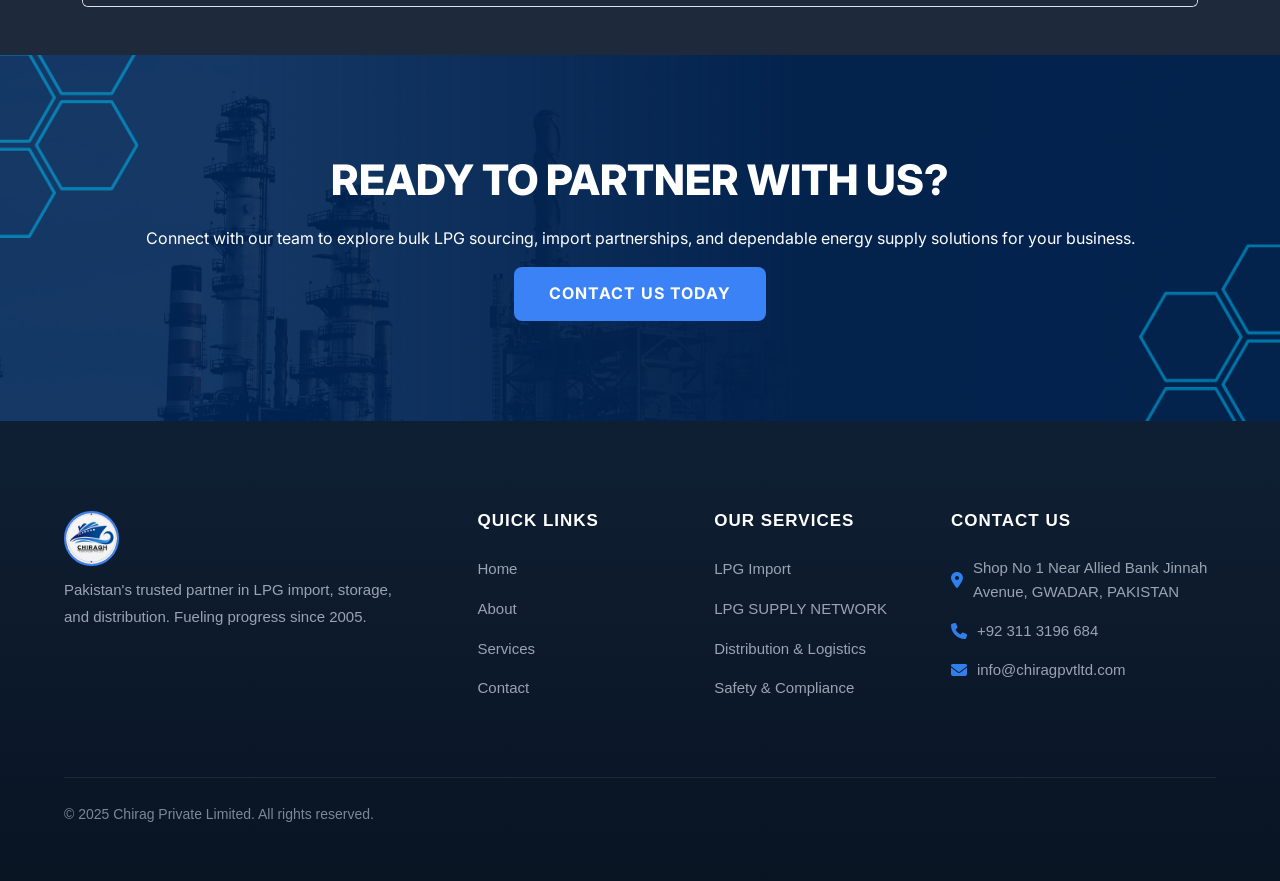
==== commit 839faaba: "added seo optimized data in index and about pages" ====
--- a/index.html
+++ b/index.html
@@ -1,322 +1,527 @@
 <!DOCTYPE html>
 <html lang="en">
+
 <head>
-<meta charset="UTF-8">
-<meta name="viewport" content="width=device-width, initial-scale=1.0">
-<title>Chirag Private Limited | LPG Import Partner</title>
-
-
-<link href="https://fonts.googleapis.com/css2?family=Inter:wght@400;600;700;800&display=swap" rel="stylesheet">
-<link href="https://unpkg.com/aos@2.3.1/dist/aos.css" rel="stylesheet">
-<link href="https://cdn.jsdelivr.net/npm/bootstrap@5.3.2/dist/css/bootstrap.min.css" rel="stylesheet">
-<link href="https://cdn.jsdelivr.net/npm/bootstrap-icons@1.11.1/font/bootstrap-icons.css" rel="stylesheet">
-<link rel="stylesheet" href="css/services.css">
-<link rel="stylesheet" href="https://cdnjs.cloudflare.com/ajax/libs/font-awesome/6.5.0/css/all.min.css">
-<link rel="stylesheet" href="css/servicestyle.css" />
+  <meta charset="UTF-8">
+  <meta name="viewport" content="width=device-width, initial-scale=1.0">
+  <title>LPG Import & Bulk Supply in Pakistan | Chirag Private Limited</title>
+
+  <meta name="description"
+    content="Chirag Private Limited specializes in LPG import and bulk supply across Pakistan through international sourcing, border trade routes, and Karachi Port operations.">
+
+  <meta name="keywords"
+    content="LPG import Pakistan, bulk LPG supply, LPG supplier Pakistan, LPG trading company, LPG import Karachi Port, LPG energy supply Pakistan, liquefied petroleum gas import">
+
+<meta property="og:title" content="LPG Import & Bulk Supply in Pakistan | Chirag Private Limited">
+<meta property="og:description" content="Reliable LPG import and bulk supply for industrial and commercial clients across Pakistan via Karachi Port and international sourcing.">
+<meta property="og:image" content="lpg-import-supply-logo.png">
+<meta property="og:url" content="https://naddy706.github.io/LPG/index.html">
+<meta name="twitter:card" content="summary_large_image">
+
+
+<script type="application/ld+json">
+{
+  "@context": "https://schema.org",
+  "@type": "Organization",
+  "name": "Chirag Private Limited",
+  "url": "https://naddy706.github.io/LPG/index.html",
+  "logo": "https://naddy706.github.io/LPG/images/lpg-import-supply-logo.png",
+  "sameAs": [],
+  "description": "LPG import and bulk supply company in Pakistan, sourcing through international trade routes and Karachi Port for industrial and commercial clients.",
+  "contactPoint": {
+    "@type": "ContactPoint",
+    "telephone": "+92-311-3196684",
+    "contactType": "customer service",
+    "areaServed": "PK"
+  }
+}
+</script>
+
+
+  <link href="https://fonts.googleapis.com/css2?family=Inter:wght@400;600;700;800&display=swap" rel="stylesheet">
+  <link href="https://unpkg.com/aos@2.3.1/dist/aos.css" rel="stylesheet">
+  <link href="https://cdn.jsdelivr.net/npm/bootstrap@5.3.2/dist/css/bootstrap.min.css" rel="stylesheet">
+  <link href="https://cdn.jsdelivr.net/npm/bootstrap-icons@1.11.1/font/bootstrap-icons.css" rel="stylesheet">
+  <link rel="stylesheet" href="css/services.css">
+  <link rel="stylesheet" href="https://cdnjs.cloudflare.com/ajax/libs/font-awesome/6.5.0/css/all.min.css">
+  <link rel="stylesheet" href="css/servicestyle.css" />
 
 
 </head>
+
 <body>
 
-<!-- NAVBAR -->
-<nav class="navbar navbar-expand-lg navbar-dark fixed-top">
-<div class="container">
-<a class="navbar-brand d-flex align-items-center" href="index.html">
- <img src="images/logo.png" alt="Logo" class="brand-logo">
-
-  <div class="brand-text ms-2">
-    <span class="brand-main">CHIRAG</span>
-    <span class="brand-sub">TRANSTRADE PVT LTD</span>
-  </div>
-</a>
-<button class="navbar-toggler" type="button" data-bs-toggle="collapse" data-bs-target="#nav">
-<span class="navbar-toggler-icon"></span>
-</button>
-
-<div class="collapse navbar-collapse" id="nav">
-  <button class="menu-close" data-bs-toggle="collapse" data-bs-target="#nav">
-✕
-</button>
-<ul class="navbar-nav ms-auto align-items-lg-center">
-<li class="nav-item"><a class="nav-link" href="index.html">Home</a></li>
-<li class="nav-item"><a class="nav-link" href="about.html">About</a></li>
-<li class="nav-item"><a class="nav-link" href="service.html">Services</a></li>
-<li class="nav-item"><a class="nav-link" href="contact.html">Contact</a></li>
-<li class="nav-item ms-lg-3">
-<a class="btn btn-gradient" href="contact.html">Get a Quote</a>
-</li>
-</ul>
-</div>
-</div>
-</nav>
-
-<!-- HERO -->
-<section class="hero-premium">
-  <div class="hero-content">
-
-    <div class="badge-premium">
-      TRUSTED LPG IMPORT PARTNER
-    </div>
-
-    <h1>
-      FUELING PAKISTAN'S <br>
-      <span class="gradient-text">INDUSTRIAL GROWTH</span>
-    </h1>
-
-    <p>
-     Chirag Private Limited is a leading LPG import and distribution company,
-      delivering reliable energy solutions to power industries across
-       Pakistan through Karachi Port.
-    </p>
-
-    <div class="hero-buttons">
-      <a href="#" class="btn-primary-hero">Explore Our Services</a>
-      <a href="#" class="btn-outline-hero">Learn More</a>
-    </div>
-
+  <!-- NAVBAR -->
+  <nav class="navbar navbar-expand-lg navbar-dark fixed-top">
+    <div class="container">
+      <a class="navbar-brand d-flex align-items-center" href="index.html">
+        <img src="images/lpg-import-supply-logo.png" alt="Chirag Private Limited LPG import and supply logo" class="brand-logo">
+
+        <div class="brand-text ms-2">
+          <span class="brand-main">CHIRAG</span>
+          <span class="brand-sub">TRANSTRADE PVT LTD</span>
+        </div>
+      </a>
+      <button class="navbar-toggler" type="button" data-bs-toggle="collapse" data-bs-target="#nav">
+        <span class="navbar-toggler-icon"></span>
+      </button>
+
+      <div class="collapse navbar-collapse" id="nav">
+        <button class="menu-close" data-bs-toggle="collapse" data-bs-target="#nav">
+          ✕
+        </button>
+        <ul class="navbar-nav ms-auto align-items-lg-center">
+          <li class="nav-item"><a class="nav-link" href="index.html">Home</a></li>
+          <li class="nav-item"><a class="nav-link" href="about.html">About</a></li>
+          <li class="nav-item"><a class="nav-link" href="service.html">Services</a></li>
+          <li class="nav-item"><a class="nav-link" href="contact.html">Contact</a></li>
+          <li class="nav-item ms-lg-3">
+            <a class="btn btn-gradient" href="contact.html">Get a Quote</a>
+          </li>
+        </ul>
+      </div>
+    </div>
+  </nav>
+
+  <!-- HERO -->
+  <section class="hero-premium">
+    <div class="hero-content">
+
+      <div class="badge-premium">
+        TRUSTED LPG IMPORT PARTNER
+      </div>
+
+      <h1>
+        POWERING PAKISTAN'S <br>
+        <span class="gradient-text">ENERGY SUPPLY</span>
+      </h1>
+
+      <p>
+        Chirag Private Limited is a trusted LPG import and supply company, sourcing liquefied petroleum gas through
+        international trade routes, border terminals, and Karachi Port. We ensure a consistent and reliable LPG supply
+        that supports Pakistan's growing industrial and commercial energy demands.
+      </p>
+
+      <!-- <div class="hero-buttons">
+        <a href="#" class="btn-primary-hero">Explore Our Services</a>
+        <a href="#" class="btn-outline-hero">Learn More</a>
+      </div> -->
+
+    </div>
+  </section>
+
+  <!-- STATS -->
+  <section class="py-5" id="stats">
+    <div class="container">
+      <div class="row g-4">
+        <div class="col-lg-3 col-md-6 col-6">
+          <div class="stat-card text-center">
+            <div class="stat-number">2050+</div>
+            <div class="impName">LPG Shipments Handled</div>
+            <p class="impName">Successful LPG imports and cross-border supply operations completed through trusted
+              international trade
+              routes.</p>
+          </div>
+        </div>
+        <div class="col-lg-3 col-md-6 col-6">
+          <div class="stat-card text-center">
+            <div class="stat-number">18+</div>
+            <div class="impName">Years of Industry Experience</div>
+            <p class="impName">Extensive expertise in LPG sourcing, import coordination, and energy supply management.
+              <br /><br />
+            </p>
+          </div>
+        </div>
+        <div class="col-lg-3 col-md-6 col-6">
+          <div class="stat-card text-center">
+            <div class="stat-number">200+</div>
+            <div class="impName">Industrial & Commercial Partners</div>
+            <p class="impName">Trusted by distributors, businesses, and industrial clients relying on consistent LPG
+              supply.</p>
+          </div>
+        </div>
+        <div class="col-lg-3 col-md-6 col-6">
+          <div class="stat-card text-center">
+            <div class="stat-number">99.9%</div>
+            <div class="impName">Safety & Compliance Record</div>
+            <p class="impName">Strict adherence to international safety standards in LPG handling, logistics, and trade
+              operations.
+              <br /><br />
+            </p>
+          </div>
+        </div>
+      </div>
+    </div>
+  </section>
+
+
+
+
+  <!-- SERVICES SECTION START -->
+  <section class="services-section">
+    <div class="container">
+
+      <div class="section-heading" data-aos="fade-up">
+        <p class="small-title">WHAT WE DO</p>
+        <h2>OUR CORE SERVICES</h2>
+      </div>
+
+      <div class="row g-4">
+
+        <!-- CARD 1 -->
+        <div class="col-md-4" data-aos="fade-up">
+          <div class="service-card">
+            <div class="icon-box">
+              <i class="bi bi-box-seam"></i>
+            </div>
+            <h4>LPG IMPORT</h4>
+            <p>
+              Global sourcing and import of high-quality Liquefied Petroleum Gas from trusted international suppliers
+              through border trade routes and Karachi Port.
+            </p>
+            <!-- <a href="#">Learn More →</a> -->
+          </div>
+        </div>
+
+        <!-- CARD 2 -->
+        <div class="col-md-4" data-aos="fade-up" data-aos-delay="150">
+          <div class="service-card">
+            <div class="icon-box">
+              <i class="bi bi-building"></i>
+            </div>
+            <h4>LPG SUPPLY NETWORK</h4>
+            <p>
+              Efficient coordination with logistics partners and distribution channels to ensure reliable LPG
+              availability across regional markets.
+            </p>
+            <!-- <a href="#">Learn More →</a> -->
+          </div>
+        </div>
+
+        <!-- CARD 3 -->
+        <div class="col-md-4" data-aos="fade-up" data-aos-delay="300">
+          <div class="service-card">
+            <div class="icon-box">
+              <i class="bi bi-truck"></i>
+            </div>
+            <h4>ENERGY TRADE & LOGISTICS</h4>
+            <p>
+              Professional management of LPG procurement, documentation, and transportation to maintain a steady and
+              dependable energy supply.
+            </p>
+            <!-- <a href="#">Learn More →</a> -->
+          </div>
+        </div>
+
+      </div>
+    </div>
+  </section>
+  <!-- SERVICES SECTION END -->
+  <!-- WHY CHOOSE US SECTION START -->
+  <section class="why-section">
+    <div class="container">
+      <div class="row align-items-center">
+
+        <!-- LEFT CONTENT -->
+        <div class="col-lg-6" data-aos="fade-right">
+          <p class="small-title">WHY CHOOSE US</p>
+          <h2>
+            BUILT ON TRUST,<br>
+            <span class="highlight-blue">DRIVEN BY RELIABILITY</span>
+          </h2>
+
+          <p class="why-text">
+            With more than 18 years of experience in the LPG trade, Chirag Private Limited has built a strong reputation
+            as a dependable LPG import and <a href="service.html">bulk LPG supply</a> partner. Through established international sourcing channels, border
+            trade routes, and operations connected with Karachi Port, we ensure a stable and efficient LPG supply for
+            Pakistan's growing industrial and commercial energy needs.
+          </p>
+
+          <div class="feature-item">
+            <span class="feature-icon">✓</span>
+            <br />
+            ISO 9001:2015 Certified Operations
+            <br /><br />
+            <p>Quality-driven processes that meet internationally recognized management and operational standards.</p>
+          </div>
+
+          <div class="feature-item">
+            <span class="feature-icon">✓</span>
+            <br />
+            Reliable Global LPG Supply Chain
+            <br /><br />
+            <p>Strong sourcing partnerships and established trade routes ensuring consistent LPG availability.</p>
+          </div>
+
+          <div class="feature-item">
+            <span class="feature-icon">✓</span>
+            <br />
+            Advanced Safety & Compliance Standards
+            <br /><br />
+            <p>Strict safety protocols and monitoring practices maintained across all LPG import and logistics
+              operations.</p>
+          </div>
+        </div>
+
+        <!-- RIGHT STAT BOX -->
+        <div class="col-lg-6" data-aos="fade-left">
+          <div class="experience-box">
+            <div class="experience-content">
+              <div class="flame-icon">🔥</div>
+              <h1>18+</h1>
+              <p>Years of Industry Experience</p>
+            </div>
+          </div>
+        </div>
+
+      </div>
+    </div>
+  </section>
+  <!-- WHY CHOOSE US SECTION END -->
+<!--FAQ start-->
+<!-- FAQ Section -->
+<section id="faq" class="py-5 faq" data-aos="fade-up">
+  <div class="container">
+    <h2 class="text-center mb-4 cta-title">Frequently Asked Questions</h2>
+    <div class="accordion" id="faqAccordion">
+
+      <!-- Question 1 -->
+      <div class="accordion-item" data-aos="fade-up">
+        <h2 class="accordion-header" id="faqHeading1">
+          <button class="accordion-button collapsed faq" type="button" data-bs-toggle="collapse" data-bs-target="#faqCollapse1" aria-expanded="false" aria-controls="faqCollapse1">
+            What is bulk LPG supply and how does it work?
+          </button>
+        </h2>
+        <div id="faqCollapse1" class="accordion-collapse collapse faq" aria-labelledby="faqHeading1" data-bs-parent="#faqAccordion">
+          <div class="accordion-body faq">
+            Bulk LPG supply involves importing liquefied petroleum gas in large volumes through Karachi Port and border trade routes, then distributing it to industrial and commercial clients across Pakistan.
+          </div>
+        </div>
+      </div>
+
+      <!-- Question 2 -->
+      <div class="accordion-item" data-aos="fade-up">
+        <h2 class="accordion-header" id="faqHeading2">
+          <button class="accordion-button collapsed faq" type="button" data-bs-toggle="collapse" data-bs-target="#faqCollapse2" aria-expanded="false" aria-controls="faqCollapse2">
+            How do you import LPG to Pakistan?
+          </button>
+        </h2>
+        <div id="faqCollapse2" class="accordion-collapse collapse faq" aria-labelledby="faqHeading2" data-bs-parent="#faqAccordion">
+          <div class="accordion-body faq">
+            We source LPG from trusted international suppliers and coordinate imports via Karachi Port and established border trade routes, ensuring reliable supply chains for our clients.
+          </div>
+        </div>
+      </div>
+
+      <!-- Question 3 -->
+      <div class="accordion-item" data-aos="fade-up">
+        <h2 class="accordion-header" id="faqHeading3">
+          <button class="accordion-button collapsed faq" type="button" data-bs-toggle="collapse" data-bs-target="#faqCollapse3" aria-expanded="false" aria-controls="faqCollapse3">
+            Do you supply LPG to industrial clients only or commercial as well?
+          </button>
+        </h2>
+        <div id="faqCollapse3" class="accordion-collapse collapse faq" aria-labelledby="faqHeading3" data-bs-parent="#faqAccordion">
+          <div class="accordion-body faq">
+            We provide bulk LPG supply to both industrial and commercial clients who require a consistent and reliable energy source.
+          </div>
+        </div>
+      </div>
+
+      <!-- Question 4 -->
+      <div class="accordion-item" data-aos="fade-up">
+        <h2 class="accordion-header" id="faqHeading4">
+          <button class="accordion-button collapsed faq" type="button" data-bs-toggle="collapse" data-bs-target="#faqCollapse4" aria-expanded="false" aria-controls="faqCollapse4">
+            How do you ensure the safety of LPG during import and distribution?
+          </button>
+        </h2>
+        <div id="faqCollapse4" class="accordion-collapse collapse faq" aria-labelledby="faqHeading4" data-bs-parent="#faqAccordion">
+          <div class="accordion-body faq">
+            Safety is our top priority. We follow strict international safety standards, advanced monitoring protocols, and regulated logistics practices throughout every stage of LPG import and distribution.
+          </div>
+        </div>
+      </div>
+
+      <!-- Question 5 -->
+      <div class="accordion-item faq" data-aos="fade-up">
+        <h2 class="accordion-header" id="faqHeading5">
+          <button class="accordion-button collapsed faq" type="button" data-bs-toggle="collapse" data-bs-target="#faqCollapse5" aria-expanded="false" aria-controls="faqCollapse5">
+            How can I get a quote or place an order for bulk LPG?
+          </button>
+        </h2>
+        <div id="faqCollapse5" class="accordion-collapse collapse faq" aria-labelledby="faqHeading5" data-bs-parent="#faqAccordion">
+          <div class="accordion-body faq">
+            You can contact our team directly through the <a href="contact.html">Contact Us</a> page to request a quote, discuss bulk LPG supply, or explore partnership opportunities.
+          </div>
+        </div>
+      </div>
+
+    </div>
   </div>
 </section>
 
-<!-- STATS -->
-<section class="py-5" id="stats">
-<div class="container">
-<div class="row g-4">
- <div class="col-lg-3 col-md-6 col-6"><div class="stat-card text-center"><div class="stat-number">2050+</div><div class="impName">Imports Delivered</div></div></div>
- <div class="col-lg-3 col-md-6 col-6"><div class="stat-card text-center"><div class="stat-number">18+</div><div class="impName">Years Experience</div></div></div>
- <div class="col-lg-3 col-md-6 col-6"><div class="stat-card text-center"><div class="stat-number">200+</div><div class="impName">Industrial Clients</div></div></div>
- <div class="col-lg-3 col-md-6 col-6"><div class="stat-card text-center"><div class="stat-number">99.9%</div><div class="impName">Safety Record</div></div></div>
-</div>
-</div>
-</section>
-
-
-
-
-<!-- SERVICES SECTION START -->
-<section class="services-section">
-  <div class="container">
-    
-    <div class="section-heading" data-aos="fade-up">
-      <p class="small-title">WHAT WE DO</p>
-      <h2>OUR CORE SERVICES</h2>
-    </div>
-
-    <div class="row g-4">
-
-      <!-- CARD 1 -->
-      <div class="col-md-4" data-aos="fade-up">
-        <div class="service-card">
-          <div class="icon-box">
-            <i class="bi bi-box-seam"></i>
-          </div>
-          <h4>LPG IMPORT</h4>
-          <p>
-            Global procurement and import of Liquefied Petroleum Gas 
-            from top-tier international suppliers.
-          </p>
-          <a href="#">Learn More →</a>
-        </div>
-      </div>
-
-      <!-- CARD 2 -->
-      <div class="col-md-4" data-aos="fade-up" data-aos-delay="150">
-        <div class="service-card">
-          <div class="icon-box">
-            <i class="bi bi-building"></i>
-          </div>
-          <h4>BULK STORAGE</h4>
-          <p>
-            State-of-the-art storage facilities with advanced 
-            safety systems and monitoring capabilities.
-          </p>
-          <a href="#">Learn More →</a>
-        </div>
-      </div>
-
-      <!-- CARD 3 -->
-      <div class="col-md-4" data-aos="fade-up" data-aos-delay="300">
-        <div class="service-card">
-          <div class="icon-box">
-            <i class="bi bi-truck"></i>
-          </div>
-          <h4>DISTRIBUTION</h4>
-          <p>
-            Seamless logistics network ensuring timely 
-            delivery across industrial and commercial sectors.
-          </p>
-          <a href="#">Learn More →</a>
-        </div>
-      </div>
-
-    </div>
-  </div>
-</section>
-<!-- SERVICES SECTION END -->
- <!-- WHY CHOOSE US SECTION START -->
-<section class="why-section">
-  <div class="container">
-    <div class="row align-items-center">
-
-      <!-- LEFT CONTENT -->
-      <div class="col-lg-6" data-aos="fade-right">
-        <p class="small-title">WHY CHOOSE US</p>
-        <h2>
-          BUILT ON TRUST,<br>
-          <span class="highlight-blue">DRIVEN BY EXCELLENCE</span>
-        </h2>
-
-        <p class="why-text">
-          With over 18 years of experience in the LPG industry, 
-          Chirag Private Limited has established itself as a reliable 
-          and efficient energy partner for industrial and commercial 
-          enterprises across Pakistan, operating through Karachi Port.
-        </p>
-
-        <div class="feature-item">
-          <span class="feature-icon">✓</span>
-          ISO 9001:2015 Certified Operations
-        </div>
-
-        <div class="feature-item">
-          <span class="feature-icon">✓</span>
-          Consistent supply chain with global sourcing
-        </div>
-
-        <div class="feature-item">
-          <span class="feature-icon">✓</span>
-          Advanced safety protocols & monitoring
-        </div>
-      </div>
-
-      <!-- RIGHT STAT BOX -->
-      <div class="col-lg-6" data-aos="fade-left">
-        <div class="experience-box">
-          <div class="experience-content">
-            <div class="flame-icon">🔥</div>
-            <h1>18+</h1>
-            <p>YEARS OF EXCELLENCE</p>
-          </div>
-        </div>
-      </div>
-
-    </div>
-  </div>
-</section>
-<!-- WHY CHOOSE US SECTION END -->
-
-<!-- CTA SECTION START -->
-<section class="cta-section">
-  <div class="container text-center" data-aos="fade-up">
-
-    <h2 class="cta-title">
-      READY TO <span>PARTNER WITH US?</span>
-    </h2>
-
-    <p class="cta-text">
-      Get in touch with our team for bulk LPG procurement, 
-      storage solutions, or distribution partnerships.
-    </p>
-
-    <a href="contact.html" class="cta-btn">
-      CONTACT US TODAY
-    </a>
-
-  </div>
-</section>
-<!-- CTA SECTION END -->
-
-<!-- FOOTER -->
-<footer>
-
-<div class="footer-container">
-
-<!-- BRAND -->
-<div class="footer-brand">
-<img src="images/logo.png">
-  <!-- <div class="brand-textF ms-2">
+<!-- Structured Data for FAQ -->
+<script type="application/ld+json">
+{
+  "@context": "https://schema.org",
+  "@type": "FAQPage",
+  "mainEntity": [
+    {
+      "@type": "Question",
+      "name": "What is bulk LPG supply and how does it work?",
+      "acceptedAnswer": {
+        "@type": "Answer",
+        "text": "Bulk LPG supply involves importing liquefied petroleum gas in large volumes through Karachi Port and border trade routes, then distributing it to industrial and commercial clients across Pakistan."
+      }
+    },
+    {
+      "@type": "Question",
+      "name": "How do you import LPG to Pakistan?",
+      "acceptedAnswer": {
+        "@type": "Answer",
+        "text": "We source LPG from trusted international suppliers and coordinate imports via Karachi Port and established border trade routes, ensuring reliable supply chains for our clients."
+      }
+    },
+    {
+      "@type": "Question",
+      "name": "Do you supply LPG to industrial clients only or commercial as well?",
+      "acceptedAnswer": {
+        "@type": "Answer",
+        "text": "We provide bulk LPG supply to both industrial and commercial clients who require a consistent and reliable energy source."
+      }
+    },
+    {
+      "@type": "Question",
+      "name": "How do you ensure the safety of LPG during import and distribution?",
+      "acceptedAnswer": {
+        "@type": "Answer",
+        "text": "Safety is our top priority. We follow strict international safety standards, advanced monitoring protocols, and regulated logistics practices throughout every stage of LPG import and distribution."
+      }
+    },
+    {
+      "@type": "Question",
+      "name": "How can I get a quote or place an order for bulk LPG?",
+      "acceptedAnswer": {
+        "@type": "Answer",
+        "text": "You can contact our team directly through the Contact Us page to request a quote, discuss bulk LPG supply, or explore partnership opportunities."
+      }
+    }
+  ]
+}
+</script>
+<!--Faq End-->
+  <!-- CTA SECTION START -->
+  <section class="cta-section">
+    <div class="container text-center" data-aos="fade-down">
+
+      <h2 class="cta-title">
+        READY TO <span>PARTNER WITH US?</span>
+      </h2>
+
+      <p class="cta-text">
+        Connect with our team to explore bulk LPG sourcing, import partnerships, and dependable energy supply solutions
+        for your business.
+      </p>
+
+      <a href="contact.html" class="cta-btn">
+        CONTACT US TODAY
+      </a>
+
+    </div>
+  </section>
+  <!-- CTA SECTION END -->
+
+  <!-- footer -->
+  <footer>
+
+    <div class="footer-container">
+
+      <!-- BRAND -->
+      <div class="footer-brand">
+         <img src="images/lpg-import-supply-logo.png" alt="Chirag Private Limited LPG import and supply logo">
+        <!-- <div class="brand-textF ms-2">
     <span class="brand-mainF">CHIRAG</span>
     <span class="brand-subF">TRANSTRADE PVT LTD</span>
   </div> -->
-<p>
-Pakistan's trusted partner in LPG import, storage,
-and distribution. Fueling progress since 2005.
-</p>
-</div>
-
-
-<!-- QUICK LINKS -->
-<div>
-
-<h3 class="footer-title">QUICK LINKS</h3>
-
-<ul class="footer-links">
-<li><a href="index.html">Home</a></li>
-<li><a href="about.html">About</a></li>
-<li><a href="service.html">Services</a></li>
-<li><a href="contact.html">Contact</a></li>
-</ul>
-
-</div>
-
-
-<!-- SERVICES -->
-<div>
-
-<h3 class="footer-title">OUR SERVICES</h3>
-
-<ul class="footer-links">
-<li><a href="index.html">LPG Import & Procurement</a></li>
-<li><a href="index.html">Bulk Storage Solutions</a></li>
-<li><a href="index.html">Distribution & Logistics</a></li>
-<li><a href="index.html">Safety & Compliance</a></li>
-</ul>
-
-</div>
-
-
-<!-- CONTACT -->
-<div class="footer-contact">
-
-<h3 class="footer-title">CONTACT US</h3>
-
-<p>
-<i class="fa-solid fa-location-dot"></i>
-Karachi Port, West Wharf, Karachi, Pakistan
-</p>
-
-<p>
-<i class="fa-solid fa-phone"></i>
-+92 21 3456 7890
-</p>
-
-<p>
-<i class="fa-solid fa-envelope"></i>
-info@chiragpvtltd.com
-</p>
-
-</div>
-
-</div>
-
-
-<!-- BOTTOM -->
-
-<div class="footer-bottom">
-
-<p>© 2025 Chirag Private Limited. All rights reserved.</p>
-
-<div class="footer-bottom-links">
-<a href="#">Privacy Policy</a>
-<a href="#">Terms of Service</a>
-</div>
-
-</div>
-
-</footer>
-
-
-<script src="https://unpkg.com/aos@2.3.1/dist/aos.js"></script>
-<script src="js/script.js"></script>
-<script src="https://cdn.jsdelivr.net/npm/bootstrap@5.3.0/dist/js/bootstrap.bundle.min.js"></script>
+        <p>
+          Pakistan's trusted partner in LPG import, storage,
+          and distribution. Fueling progress since 2005.
+        </p>
+      </div>
+
+
+      <!-- QUICK LINKS -->
+      <div>
+
+        <h3 class="footer-title">QUICK LINKS</h3>
+
+        <ul class="footer-links">
+          <li><a href="index.html">Home</a></li>
+          <li><a href="about.html">About</a></li>
+          <li><a href="service.html">Services</a></li>
+          <li><a href="contact.html">Contact</a></li>
+        </ul>
+
+      </div>
+
+
+      <!-- SERVICES -->
+      <div>
+
+        <h3 class="footer-title">OUR SERVICES</h3>
+
+        <ul class="footer-links">
+          <li><a href="index.html">LPG Import</a></li>
+          <li><a href="index.html">LPG SUPPLY NETWORK</a></li>
+          <li><a href="index.html">Distribution & Logistics</a></li>
+          <li><a href="index.html">Safety & Compliance</a></li>
+        </ul>
+
+      </div>
+
+
+      <!-- CONTACT -->
+      <div class="footer-contact">
+
+        <h3 class="footer-title">CONTACT US</h3>
+
+        <p>
+          <i class="fa-solid fa-location-dot"></i>
+          Shop No 1 Near Allied Bank Jinnah Avenue, GWADAR, PAKISTAN
+        </p>
+
+        <p>
+          <i class="fa-solid fa-phone"></i>
+          +92 311 3196 684
+        </p>
+
+        <p>
+          <i class="fa-solid fa-envelope"></i>
+          info@chiragpvtltd.com
+        </p>
+
+      </div>
+
+    </div>
+
+
+    <!-- BOTTOM -->
+
+    <div class="footer-bottom">
+
+      <p>© 2025 Chirag Private Limited. All rights reserved.</p>
+
+      <!-- <div class="footer-bottom-links">
+        <a href="#">Privacy Policy</a>
+        <a href="#">Terms of Service</a>
+      </div> -->
+
+    </div>
+
+  </footer>
+  <script src="https://unpkg.com/aos@2.3.1/dist/aos.js"></script>
+
+  <script src="js/script.js"></script>
+  <script src="https://cdn.jsdelivr.net/npm/bootstrap@5.3.0/dist/js/bootstrap.bundle.min.js"></script>
 </body>
+
 </html>
--- a/css/services.css
+++ b/css/services.css
@@ -224,7 +224,7 @@
 /* HERO SECTION */
 .hero-premium{
   height:100vh;
-  background:url("../images/banner.png") center/cover no-repeat;
+  background:url("../images/industrial-lpg-supply-banner.png") center/cover no-repeat;
   position:relative;
   display:flex;
   align-items:center;
@@ -1162,4 +1162,14 @@
 line-height:1.6;
 margin:0;
 }
-/* contact page :end */+/* contact page :end */
+
+
+.faq{
+  background-color: #1e293b !important;
+  color:white !important;
+}
+
+.accordion-button::after {
+    filter: invert(1); /* turns default Bootstrap caret white */
+}
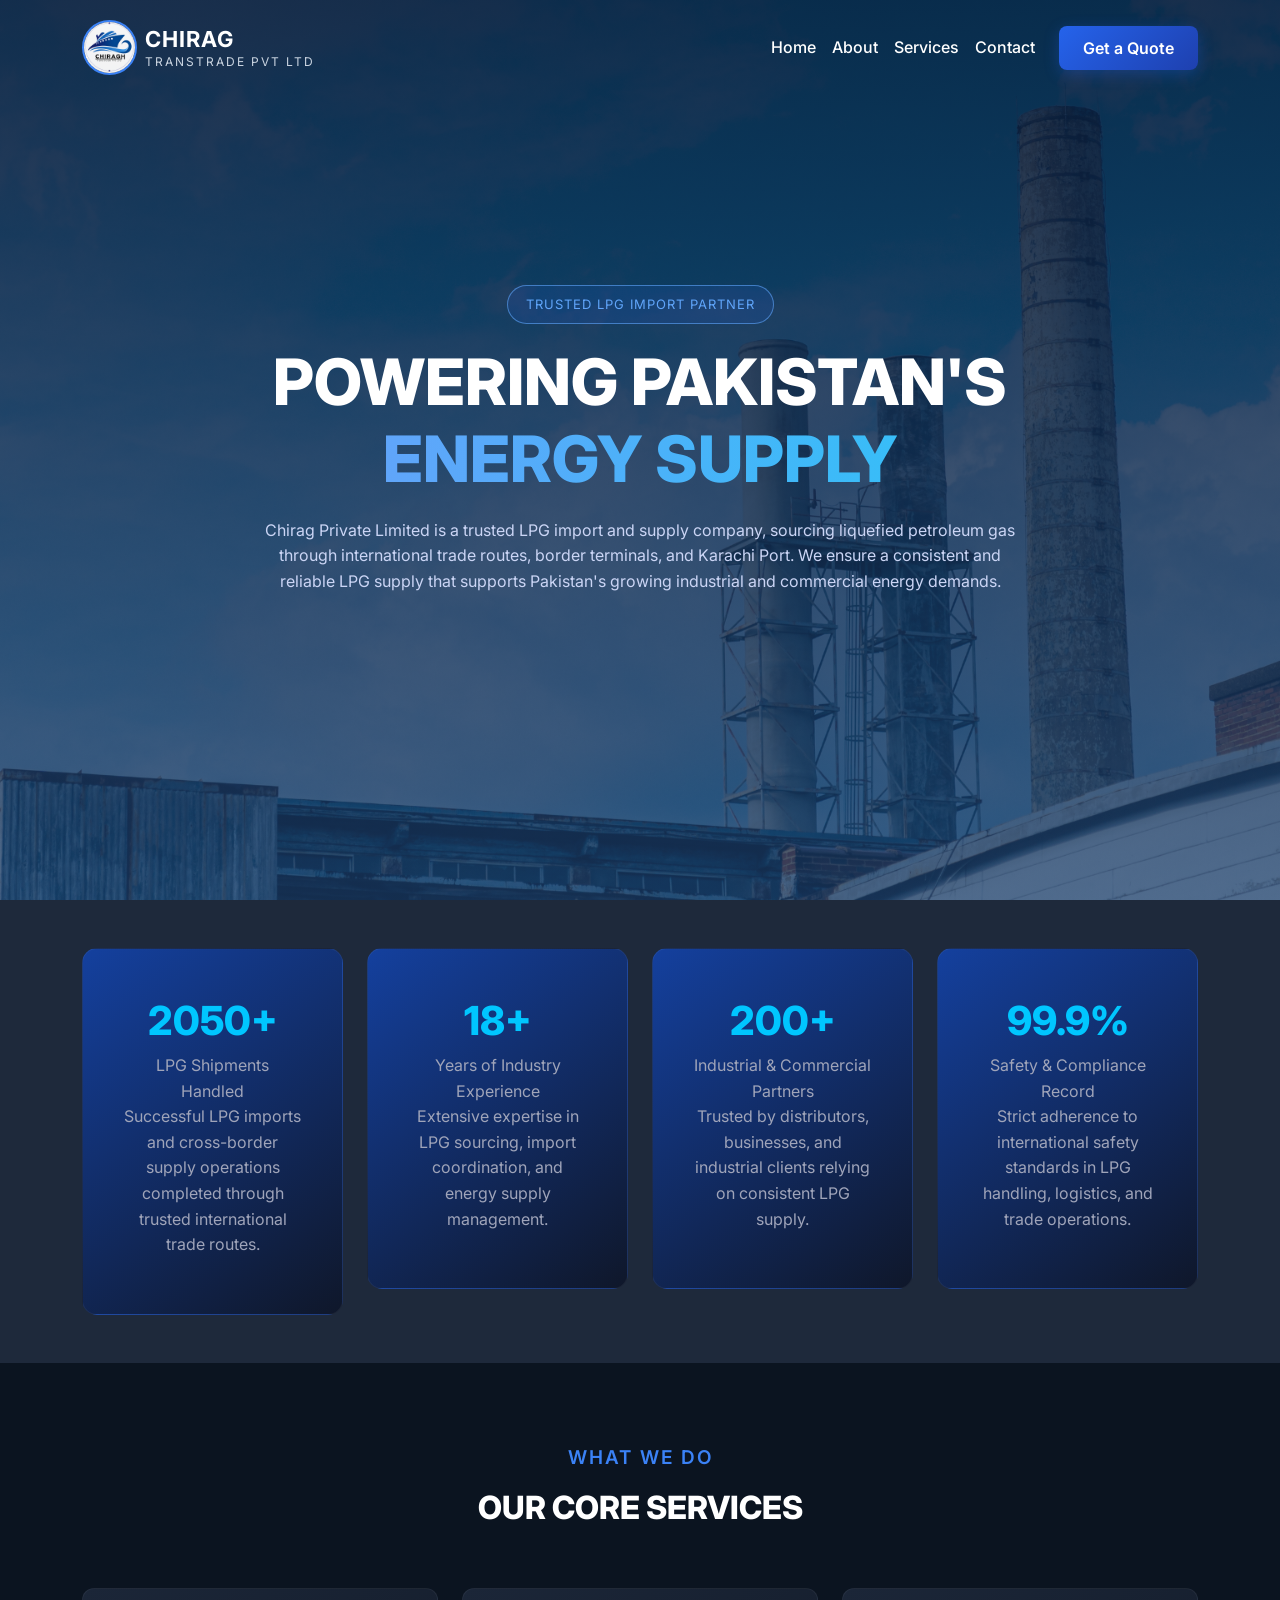
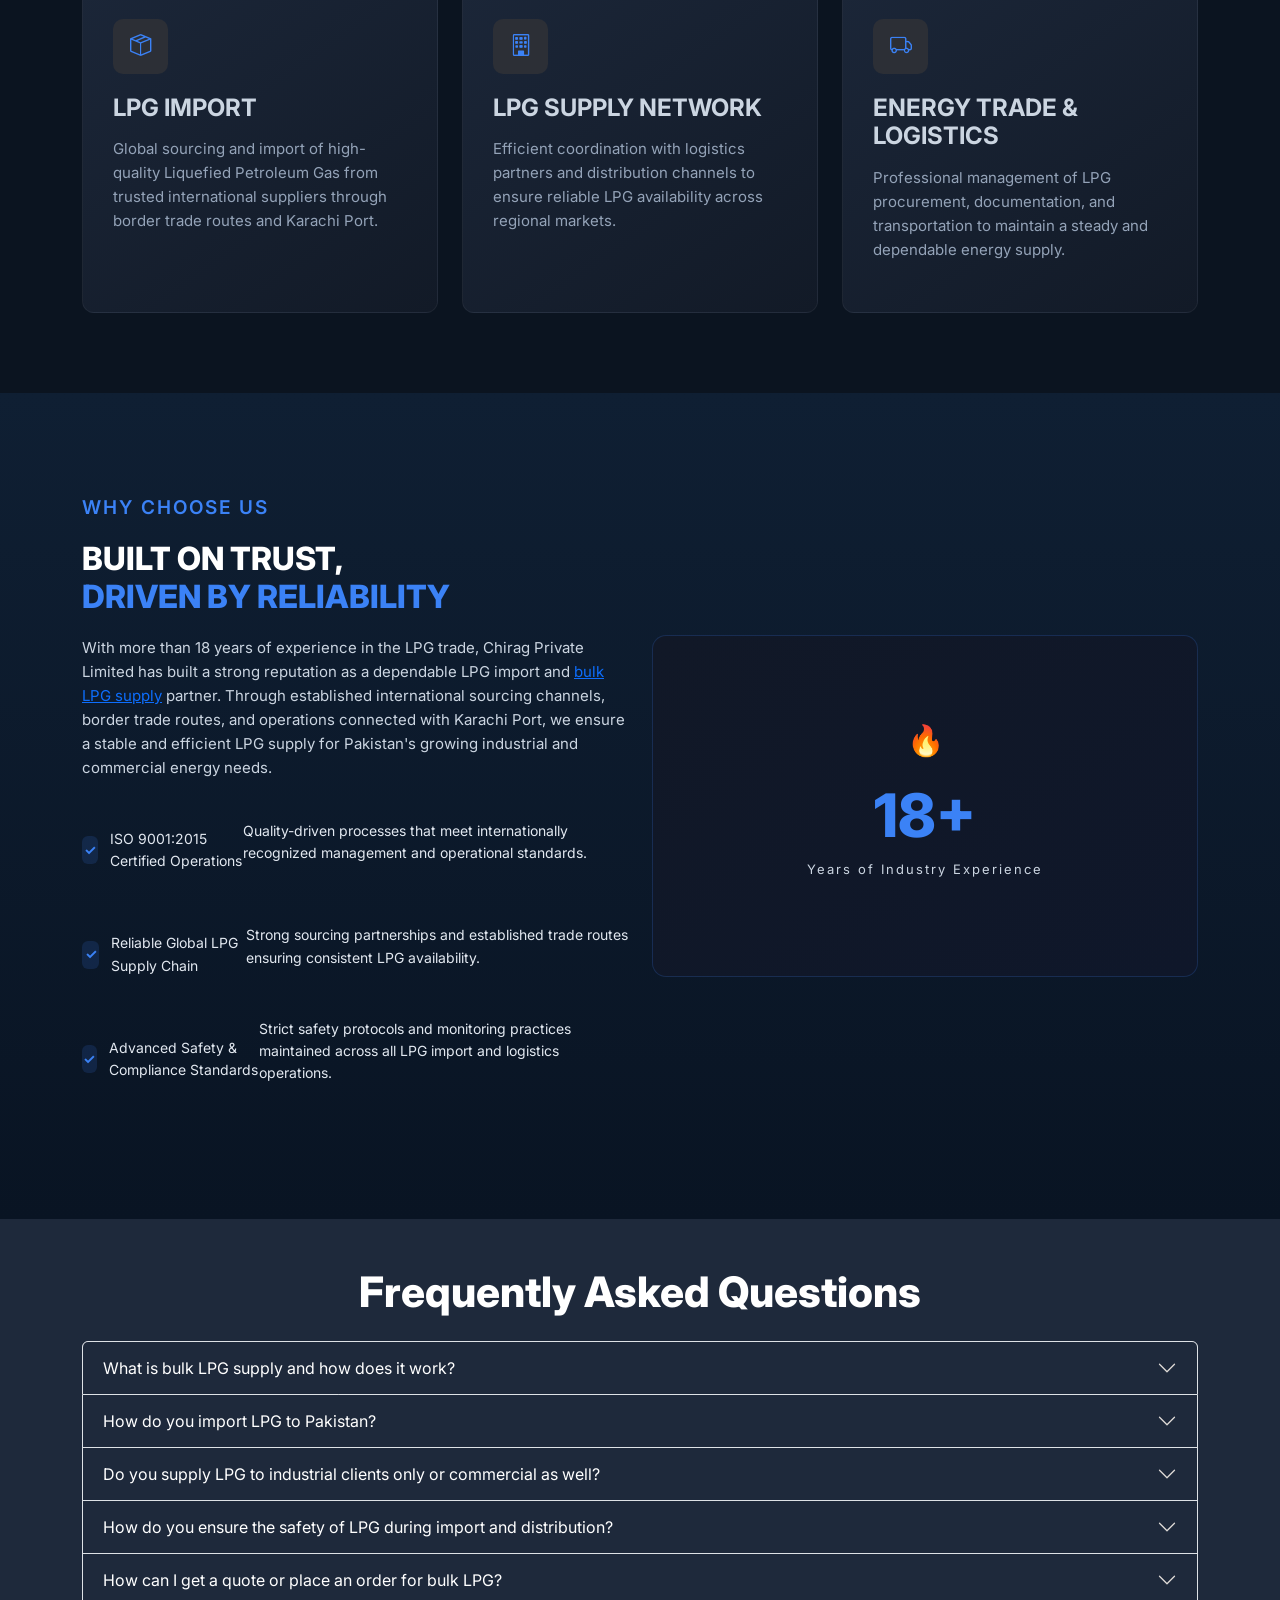
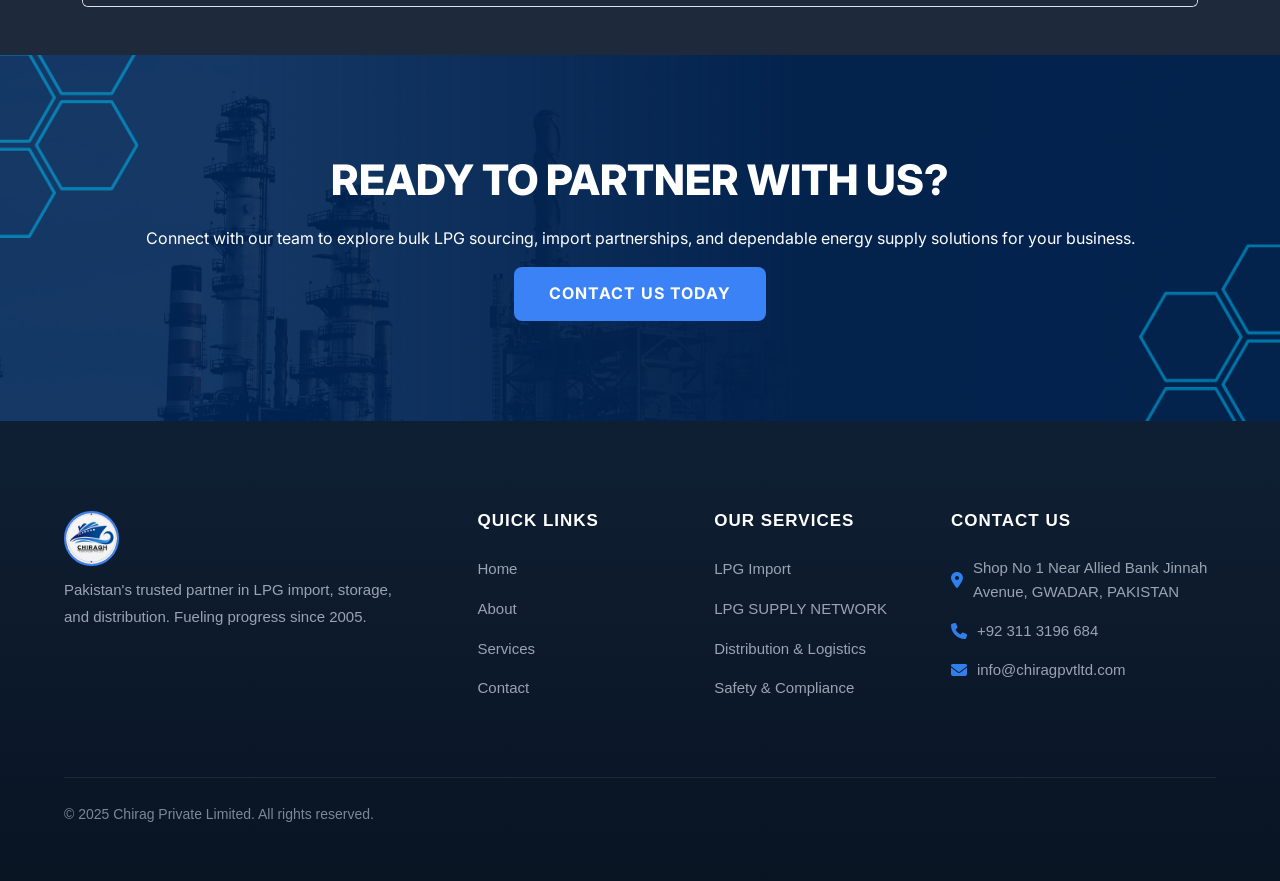
==== commit 0a2a5755: "fixing mobile views" ====
--- a/index.html
+++ b/index.html
@@ -111,7 +111,7 @@
   </section>
 
   <!-- STATS -->
-  <section class="py-5" id="stats">
+  <!-- <section class="py-5" id="stats">
     <div class="container">
       <div class="row g-4">
         <div class="col-lg-3 col-md-6 col-6">
@@ -152,8 +152,46 @@
         </div>
       </div>
     </div>
-  </section>
-
+  </section> -->
+<section class="py-5" id="stats">
+  <div class="container">
+    <div class="row g-4">
+      
+      <div class="col-12 col-md-6 col-lg-3">
+        <div class="stat-card text-center">
+          <div class="stat-number">2050+</div>
+          <div class="impName">LPG Shipments Handled</div>
+          <p class="impName">Successful LPG imports and cross-border supply operations completed through trusted international trade routes.</p>
+        </div>
+      </div>
+
+      <div class="col-12 col-md-6 col-lg-3">
+        <div class="stat-card text-center">
+          <div class="stat-number">18+</div>
+          <div class="impName">Years of Industry Experience</div>
+          <p class="impName">Extensive expertise in LPG sourcing, import coordination, and energy supply management.</p>
+        </div>
+      </div>
+
+      <div class="col-12 col-md-6 col-lg-3">
+        <div class="stat-card text-center">
+          <div class="stat-number">200+</div>
+          <div class="impName">Industrial & Commercial Partners</div>
+          <p class="impName">Trusted by distributors, businesses, and industrial clients relying on consistent LPG supply.</p>
+        </div>
+      </div>
+
+      <div class="col-12 col-md-6 col-lg-3">
+        <div class="stat-card text-center">
+          <div class="stat-number">99.9%</div>
+          <div class="impName">Safety & Compliance Record</div>
+          <p class="impName">Strict adherence to international safety standards in LPG handling, logistics, and trade operations.</p>
+        </div>
+      </div>
+
+    </div>
+  </div>
+</section>
 
 
 
--- a/css/services.css
+++ b/css/services.css
@@ -198,6 +198,16 @@
 color:white;
 }
 
+
+.faq{
+  background-color: #1e293b !important;
+  color:white !important;
+}
+
+.accordion-button::after {
+    filter: invert(1); /* turns default Bootstrap caret white */
+}
+
 }
 
 
@@ -380,6 +390,16 @@
   padding:14px 20px;
 }
 
+
+.faq{
+  background-color: #1e293b !important;
+  color:white !important;
+}
+
+.accordion-button::after {
+    filter: invert(1); /* turns default Bootstrap caret white */
+}
+
 }
 
 
@@ -428,6 +448,7 @@
 .impName{
   font-size:13px;
 }
+
 
 }
 
@@ -456,6 +477,16 @@
   font-size:12px;
 }
 
+
+.faq{
+  background-color: #1e293b !important;
+  color:white !important;
+}
+
+.accordion-button::after {
+    filter: invert(1); /* turns default Bootstrap caret white */
+}
+
 }
 
 /* ABOUT */
@@ -623,6 +654,16 @@
 gap:40px;
 }
 
+
+.faq{
+  background-color: #1e293b !important;
+  color:white !important;
+}
+
+.accordion-button::after {
+    filter: invert(1); /* turns default Bootstrap caret white */
+}
+
 }
 
 @media(max-width:600px){
@@ -639,6 +680,16 @@
 
 .footer-bottom-links a{
 margin:0 10px;
+}
+
+
+.faq{
+  background-color: #1e293b !important;
+  color:white !important;
+}
+
+.accordion-button::after {
+    filter: invert(1); /* turns default Bootstrap caret white */
 }
 
 }
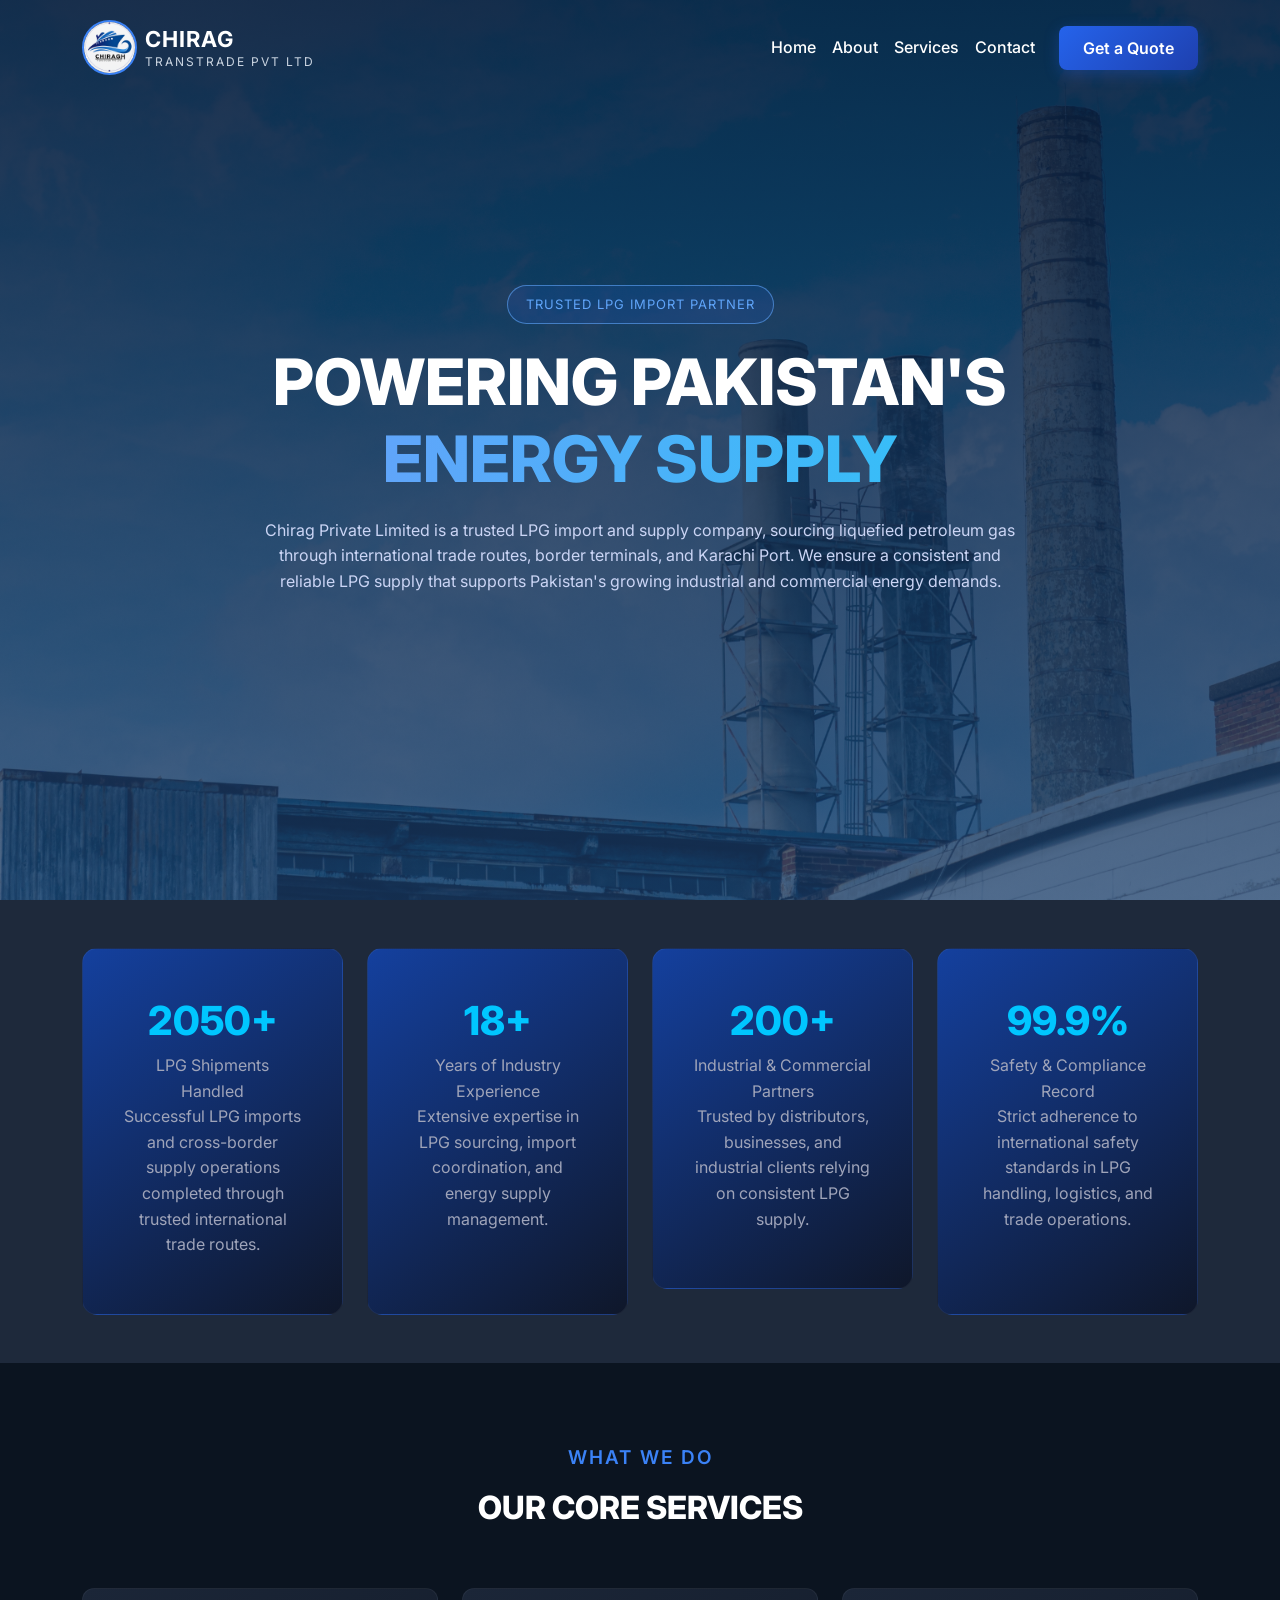
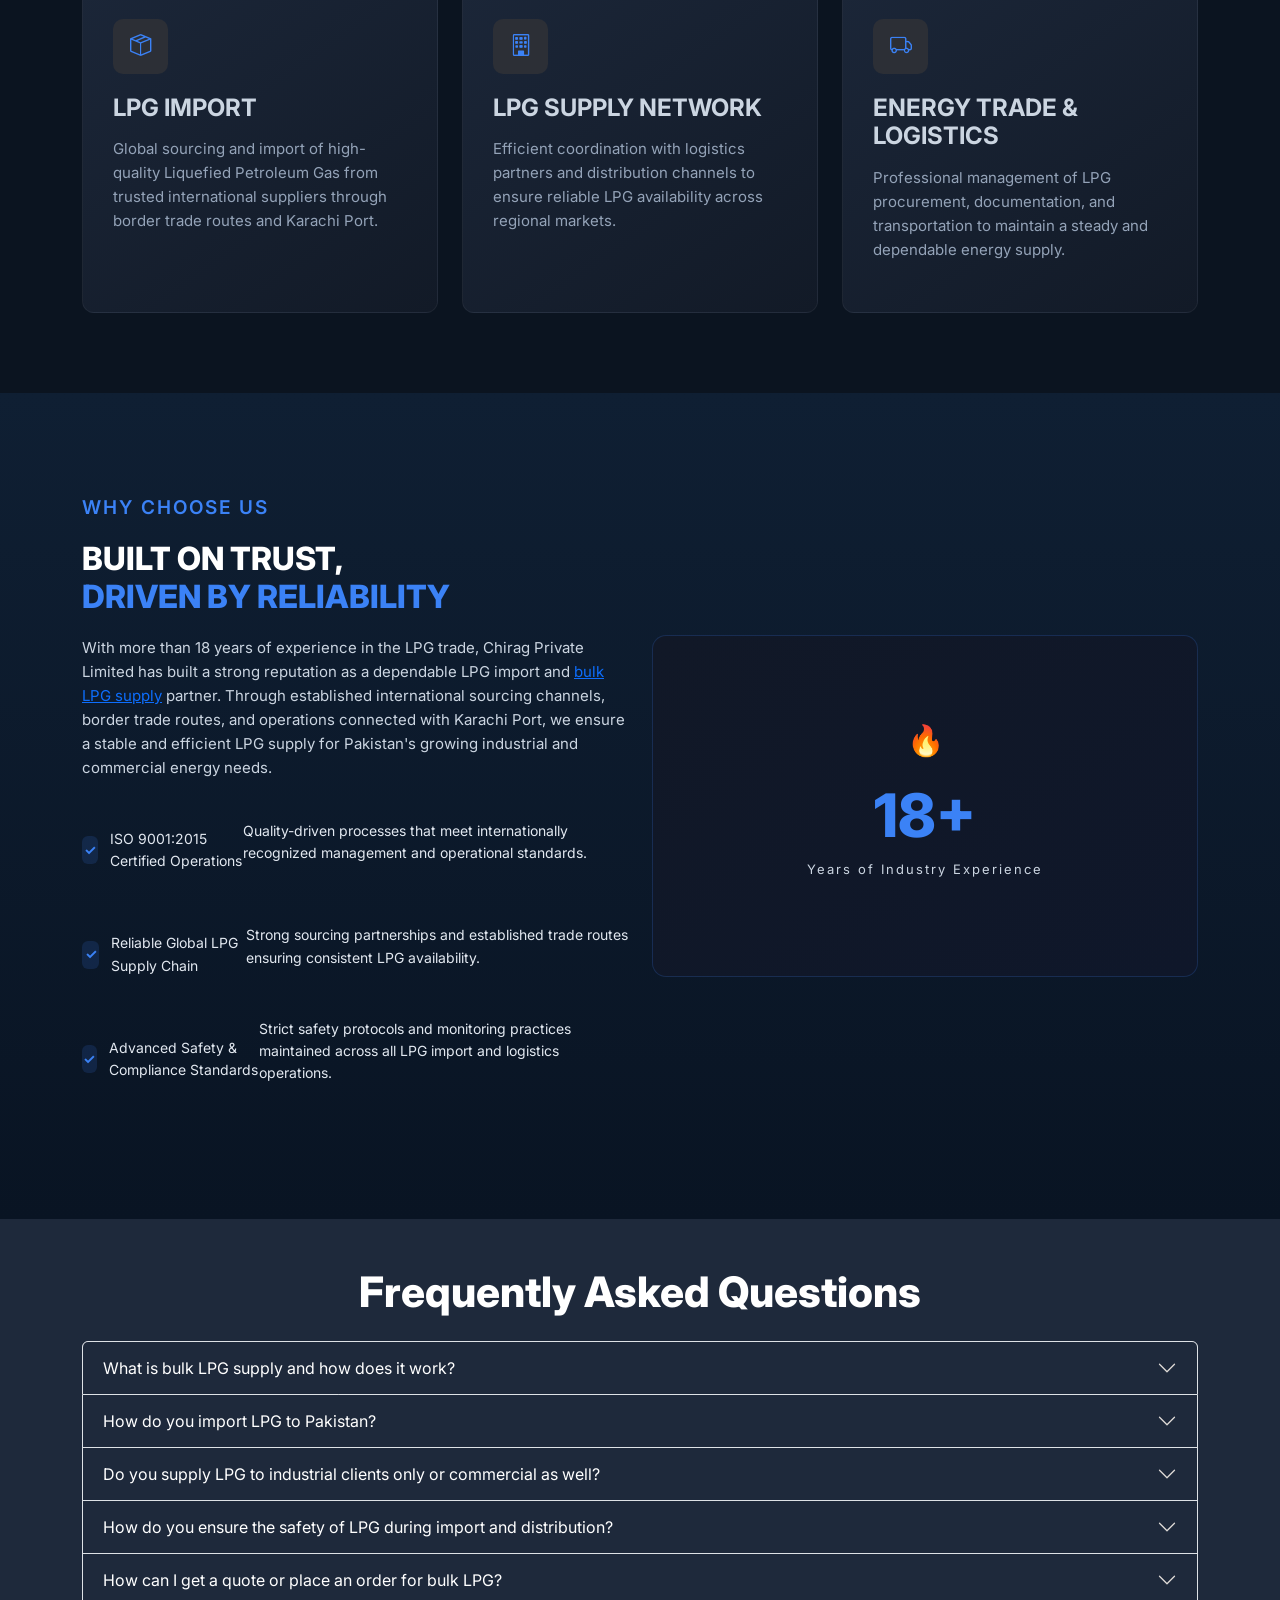
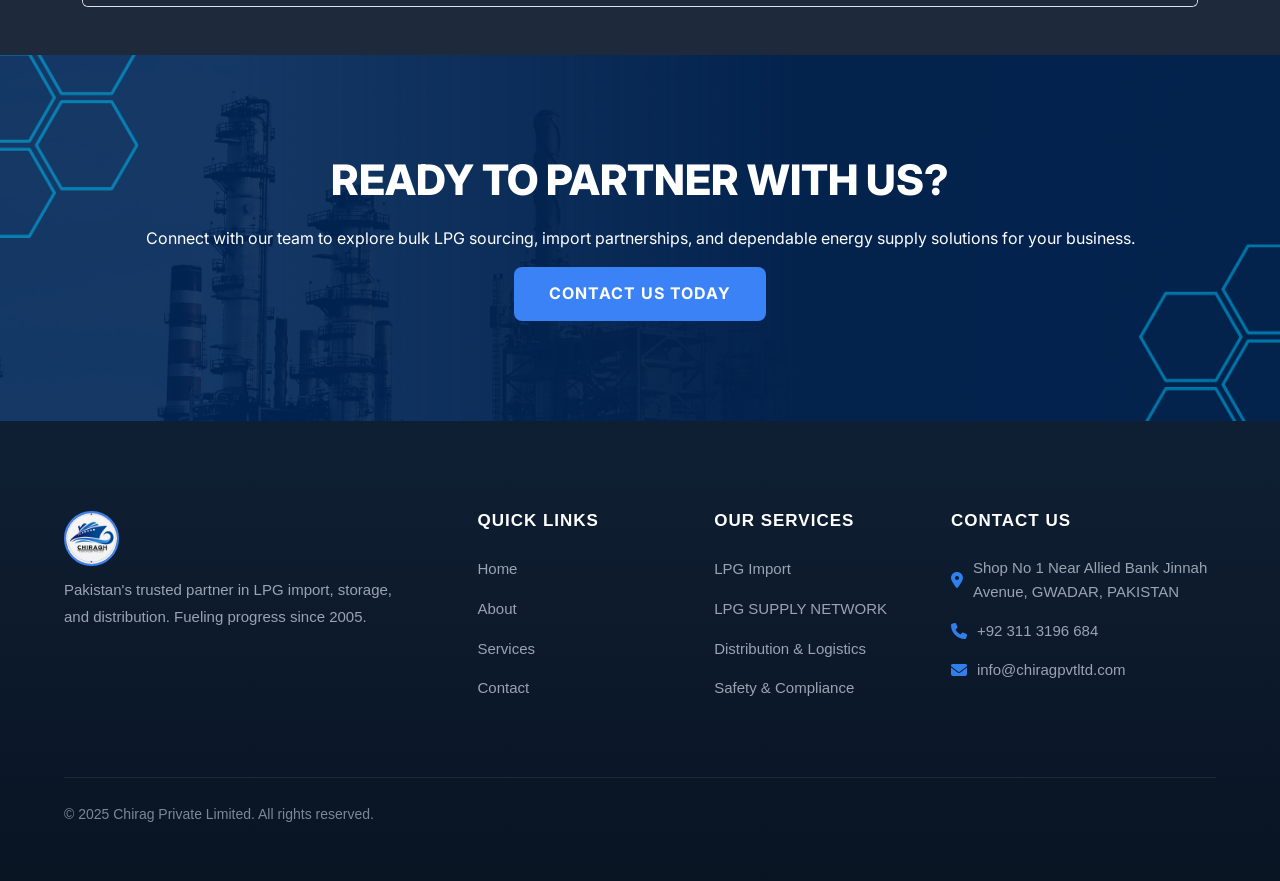
==== commit a666ba08: "fixing mobile views" ====
--- a/index.html
+++ b/index.html
@@ -169,7 +169,7 @@
         <div class="stat-card text-center">
           <div class="stat-number">18+</div>
           <div class="impName">Years of Industry Experience</div>
-          <p class="impName">Extensive expertise in LPG sourcing, import coordination, and energy supply management.</p>
+          <p class="impName">Extensive expertise in LPG sourcing, import coordination, and energy supply management. <br /><br /></p>
         </div>
       </div>
 
@@ -185,7 +185,7 @@
         <div class="stat-card text-center">
           <div class="stat-number">99.9%</div>
           <div class="impName">Safety & Compliance Record</div>
-          <p class="impName">Strict adherence to international safety standards in LPG handling, logistics, and trade operations.</p>
+          <p class="impName">Strict adherence to international safety standards in LPG handling, logistics, and trade operations. <br /><br /></p>
         </div>
       </div>
 
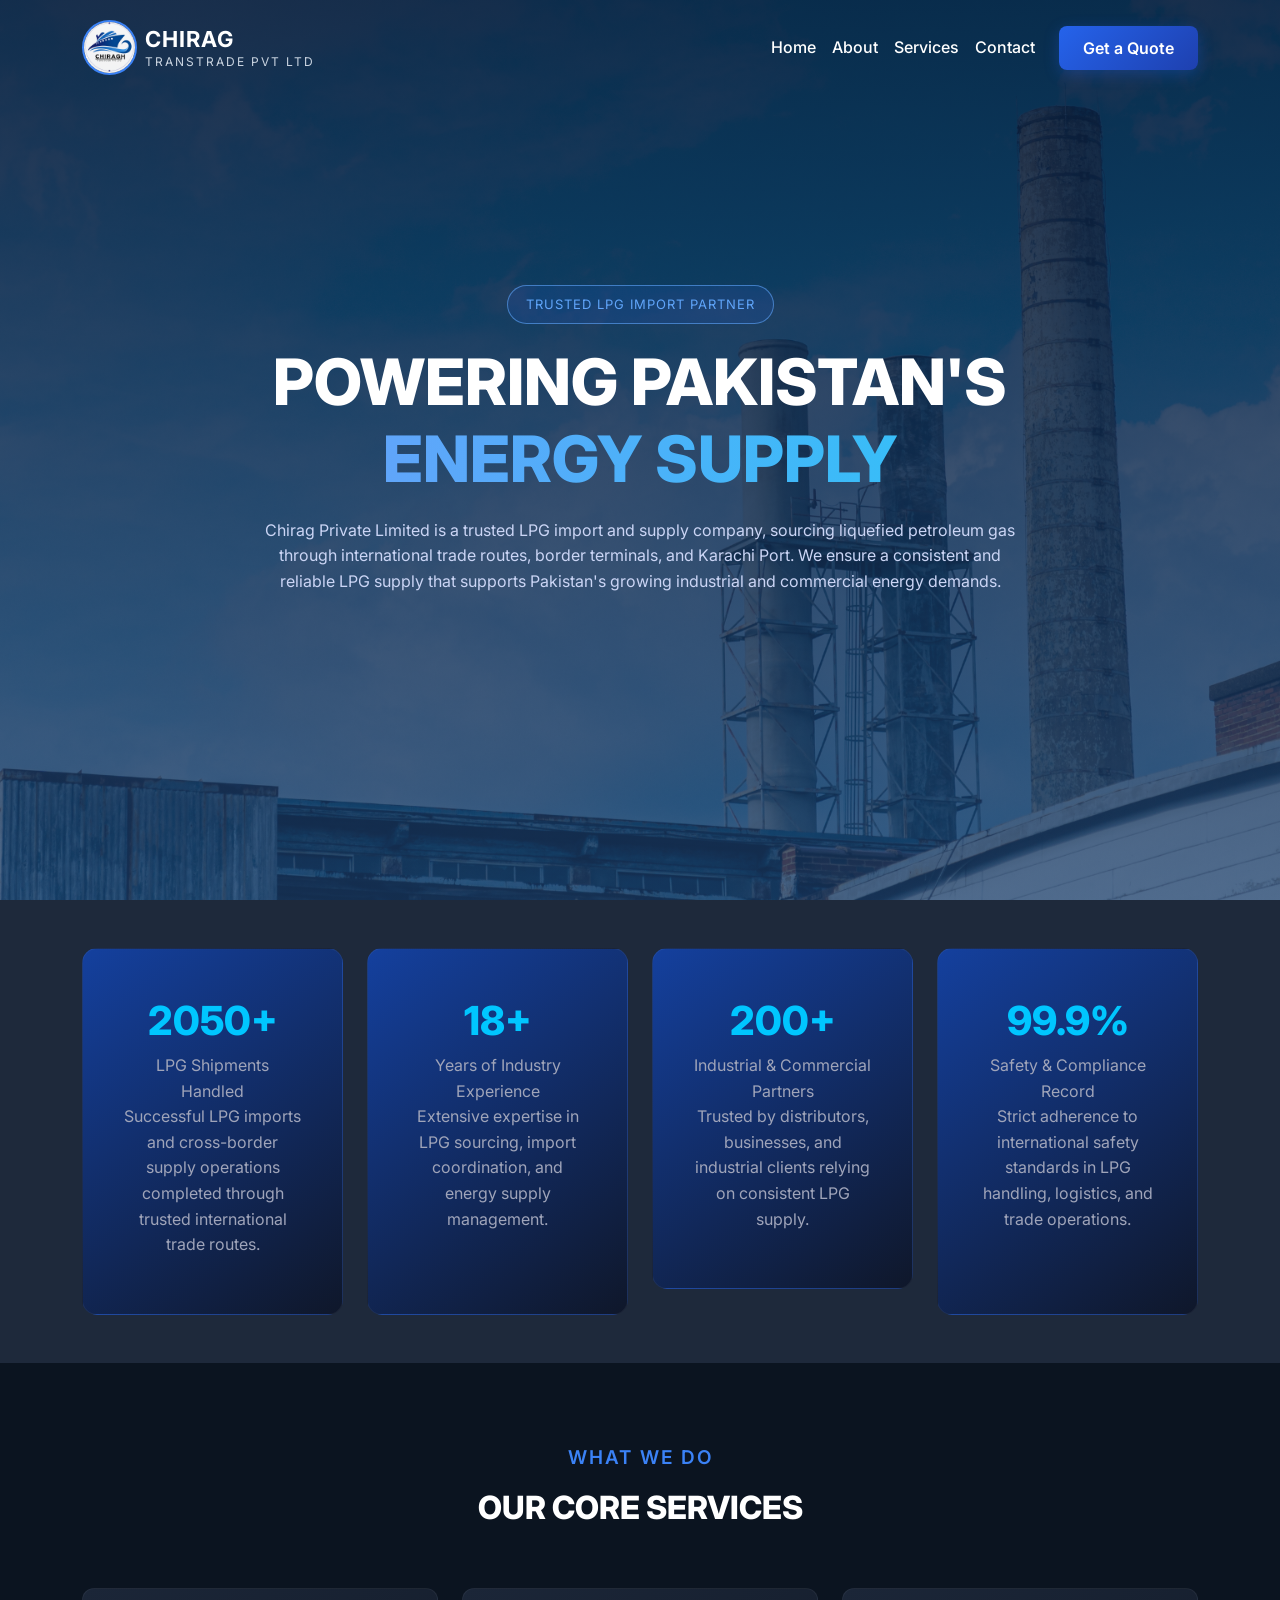
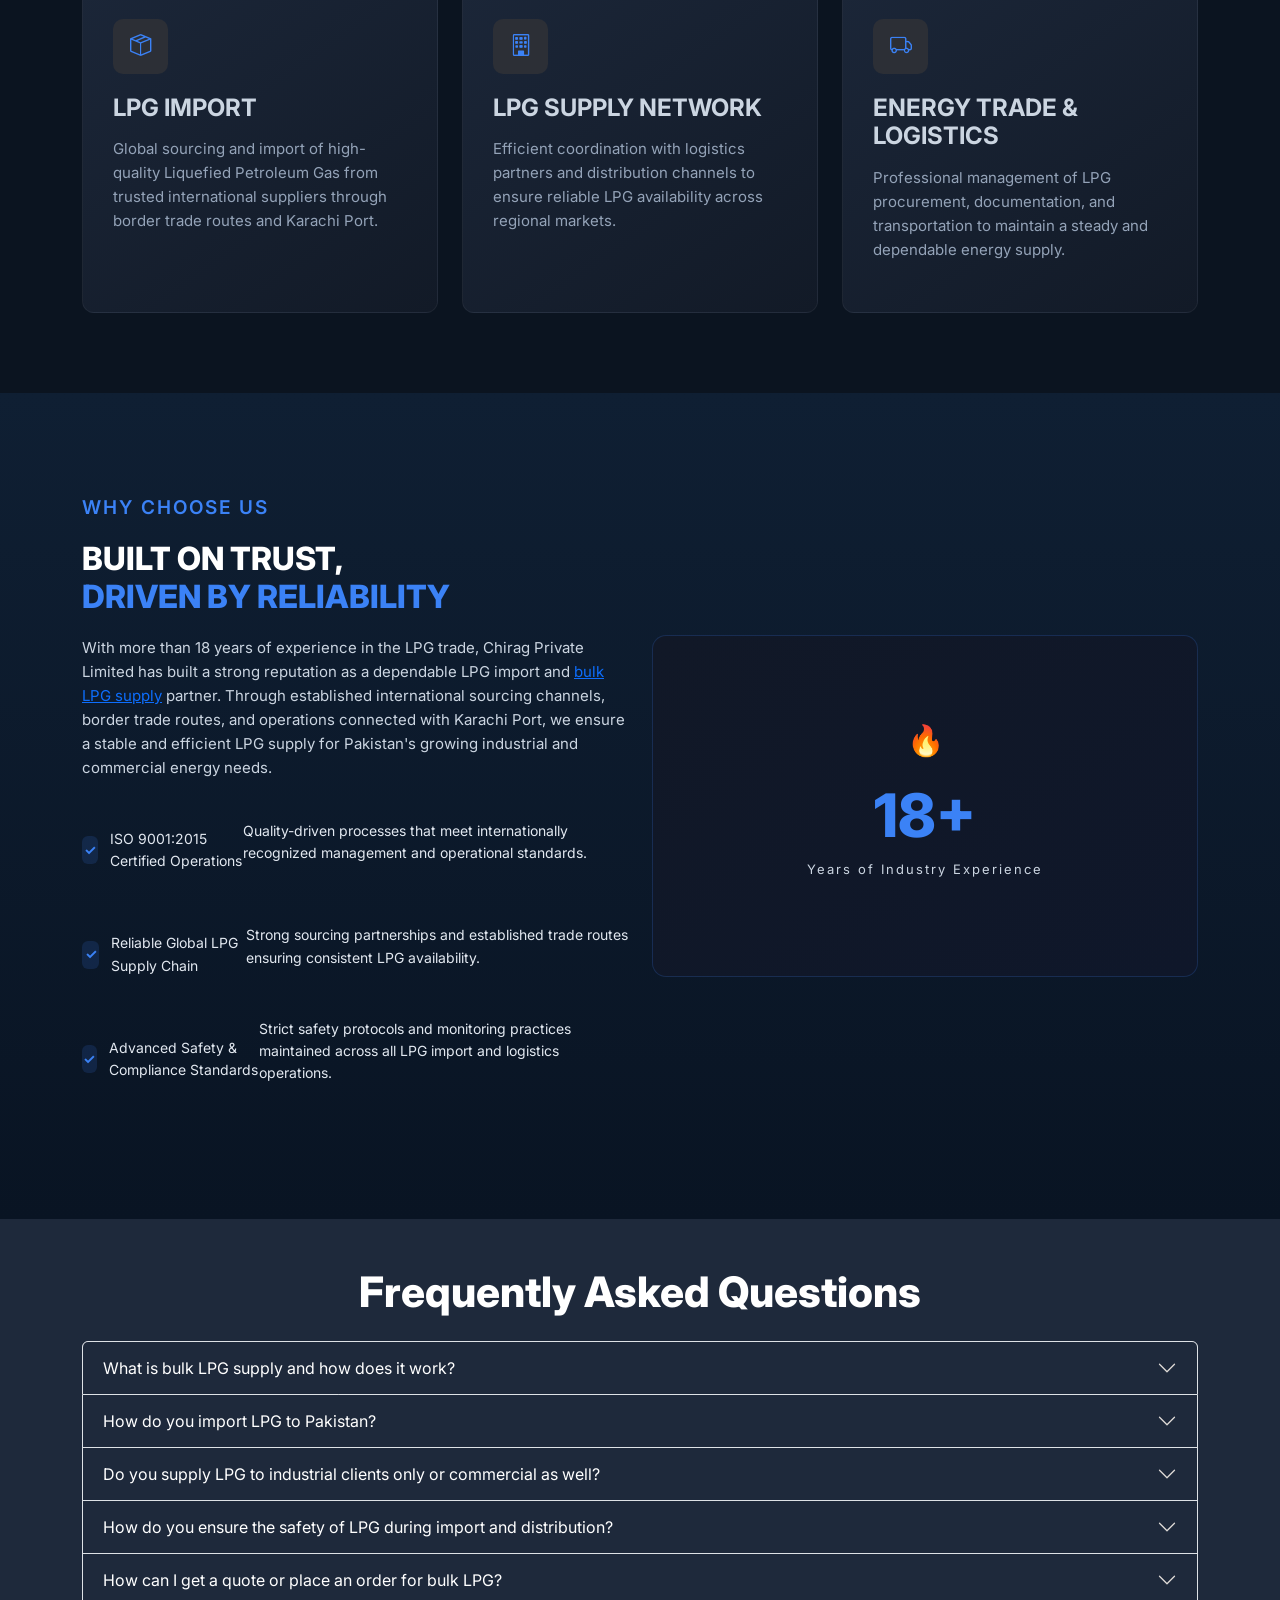
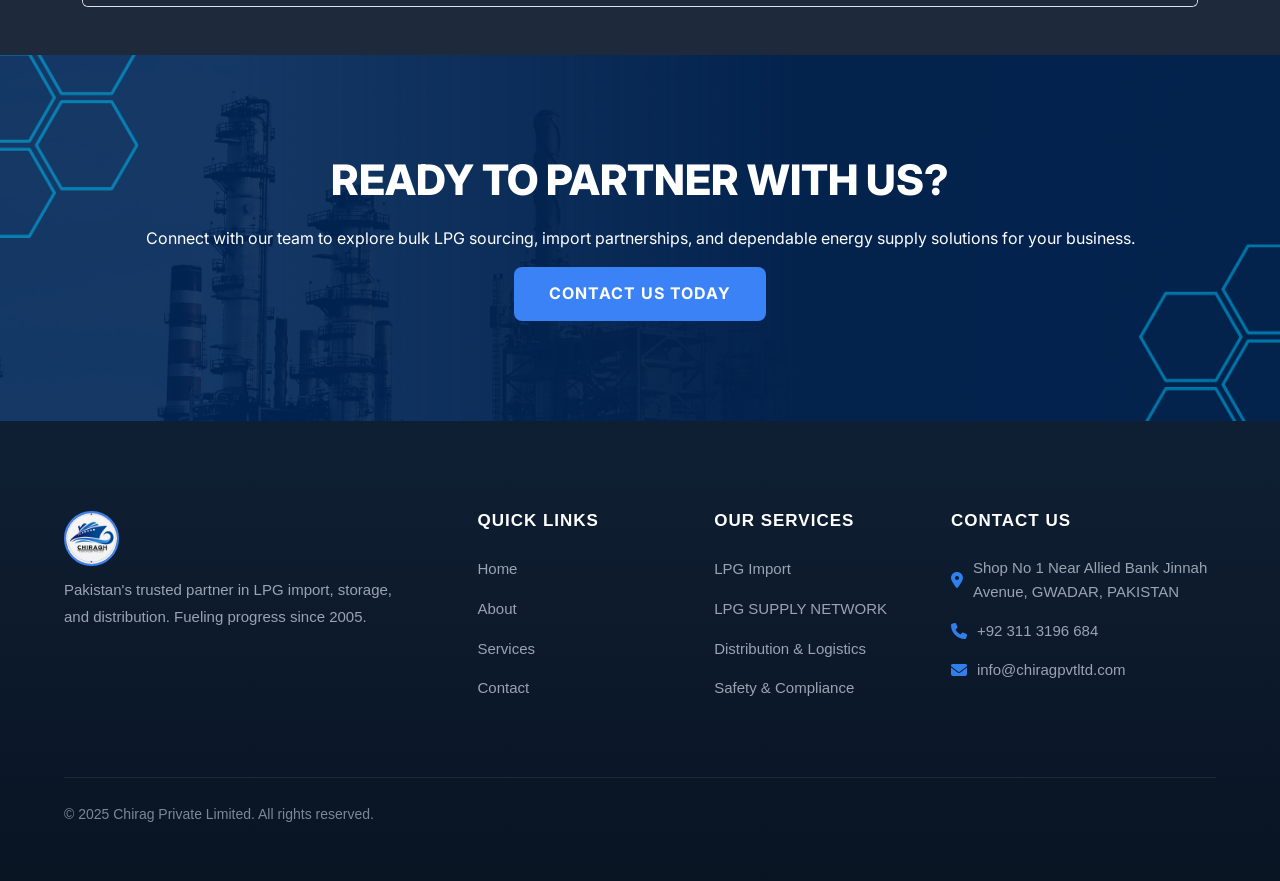
==== commit 060a56c1: "fixing mobile views" ====
--- a/index.html
+++ b/index.html
@@ -157,7 +157,7 @@
   <div class="container">
     <div class="row g-4">
       
-      <div class="col-12 col-md-6 col-lg-3">
+      <div class="col-12 col-md-6 col-lg-3" data-aos="fade-up">
         <div class="stat-card text-center">
           <div class="stat-number">2050+</div>
           <div class="impName">LPG Shipments Handled</div>
@@ -165,7 +165,7 @@
         </div>
       </div>
 
-      <div class="col-12 col-md-6 col-lg-3">
+      <div class="col-12 col-md-6 col-lg-3" data-aos="fade-up" data-aos-delay="150">
         <div class="stat-card text-center">
           <div class="stat-number">18+</div>
           <div class="impName">Years of Industry Experience</div>
@@ -173,7 +173,7 @@
         </div>
       </div>
 
-      <div class="col-12 col-md-6 col-lg-3">
+      <div class="col-12 col-md-6 col-lg-3" data-aos="fade-up" data-aos-delay="300">
         <div class="stat-card text-center">
           <div class="stat-number">200+</div>
           <div class="impName">Industrial & Commercial Partners</div>
@@ -181,7 +181,7 @@
         </div>
       </div>
 
-      <div class="col-12 col-md-6 col-lg-3">
+      <div class="col-12 col-md-6 col-lg-3" data-aos="fade-up" data-aos-delay="450">
         <div class="stat-card text-center">
           <div class="stat-number">99.9%</div>
           <div class="impName">Safety & Compliance Record</div>
